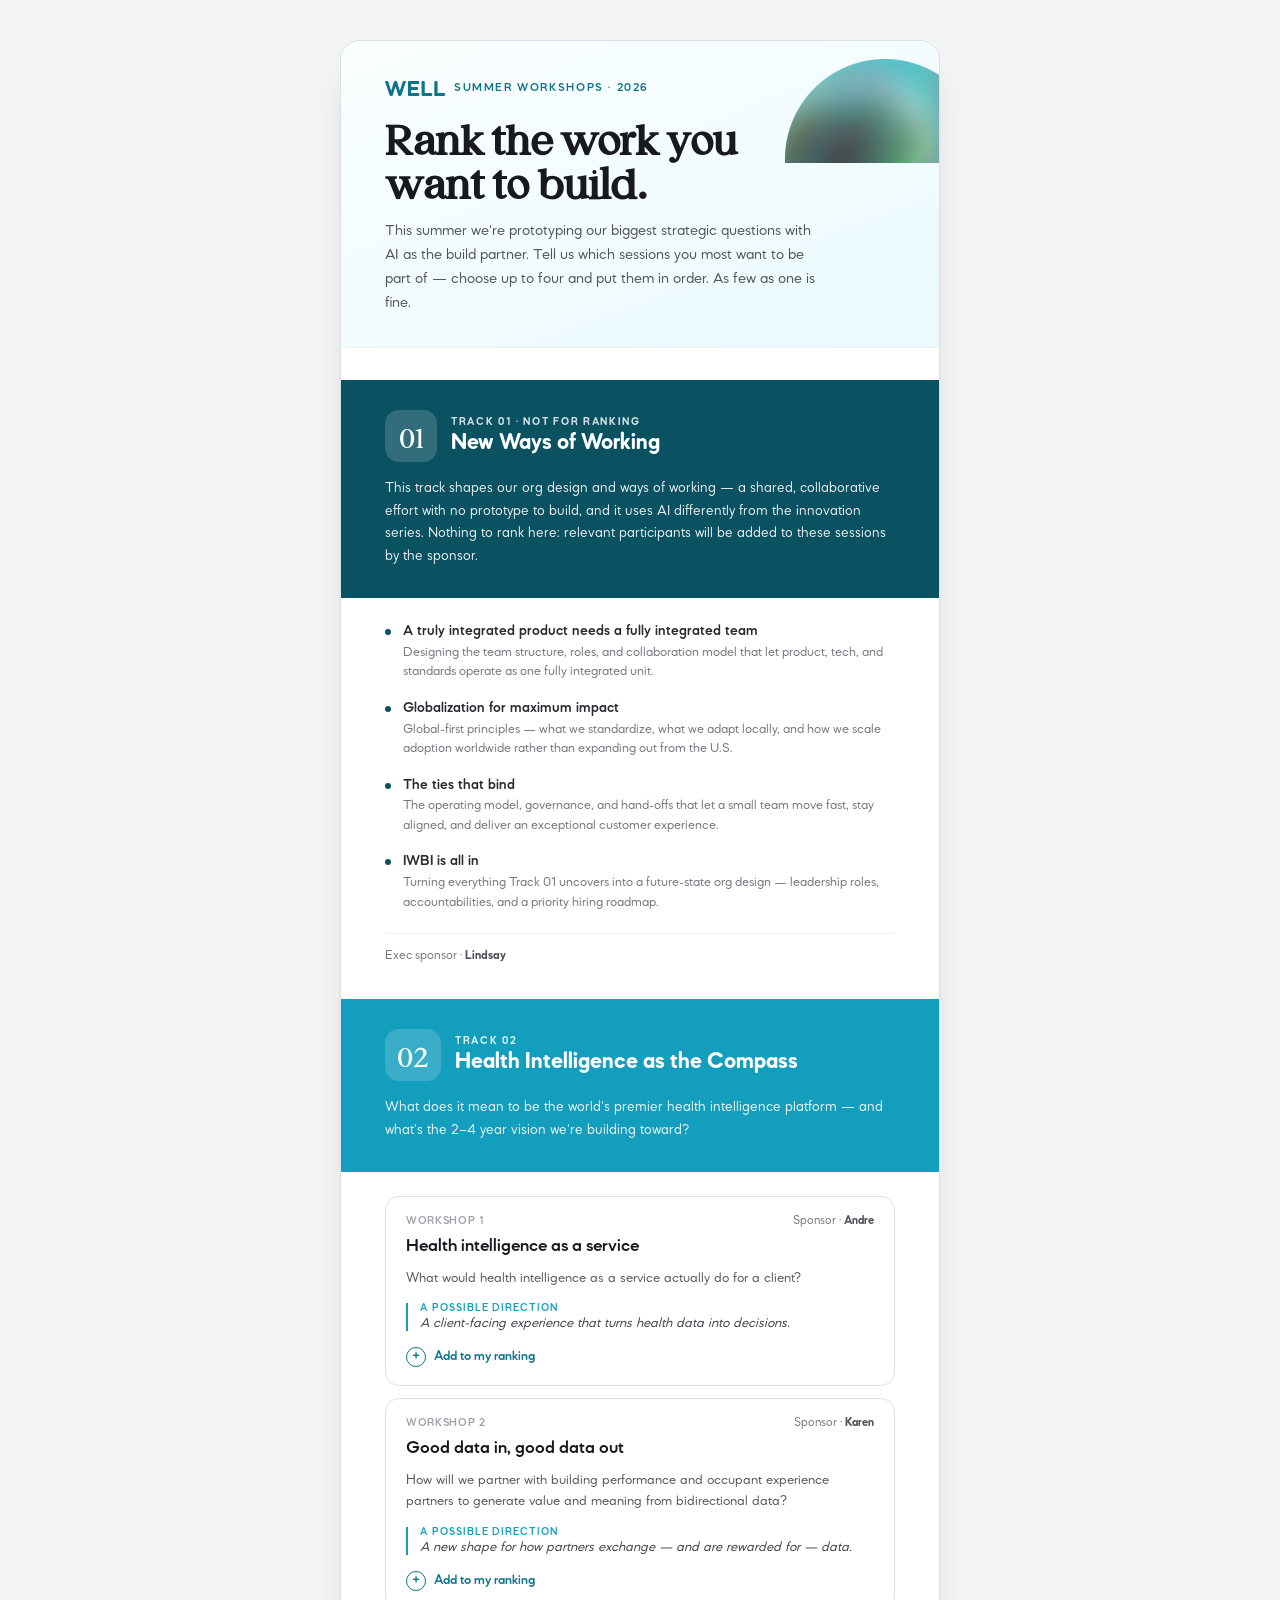
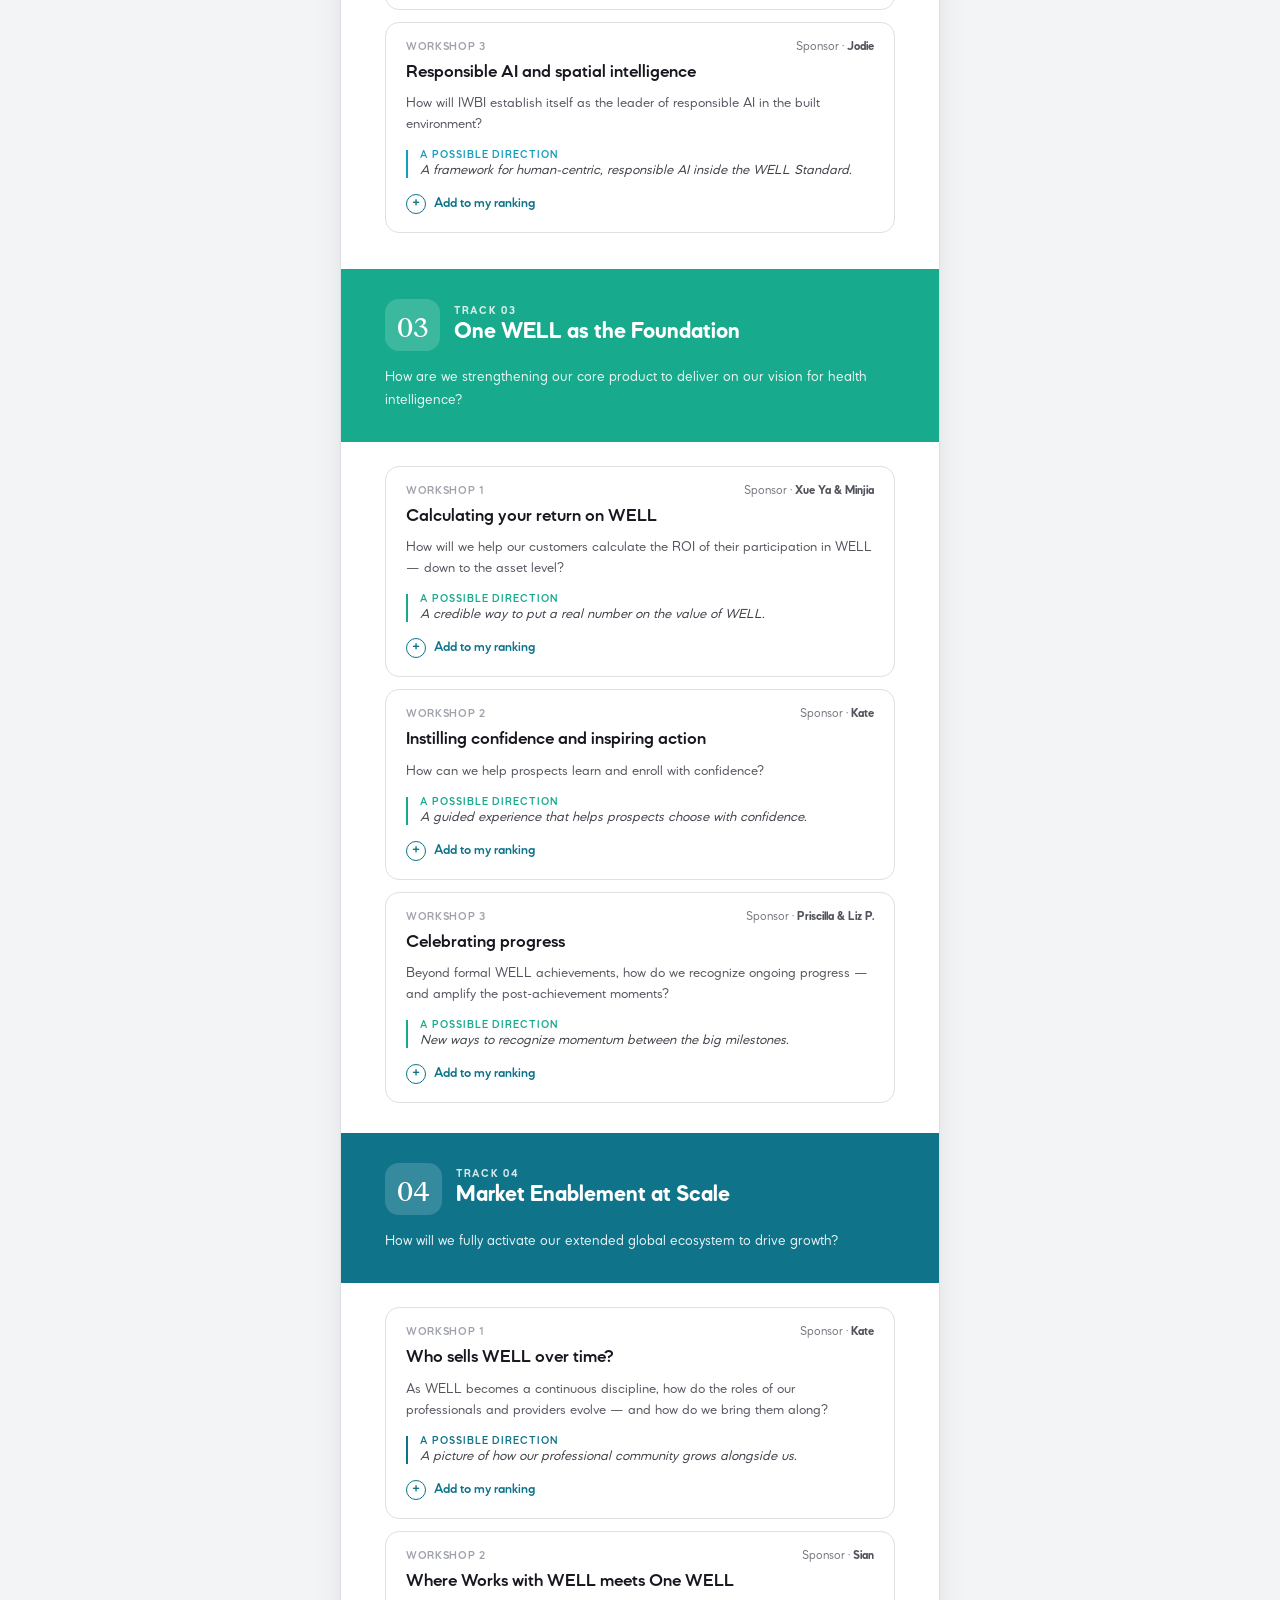
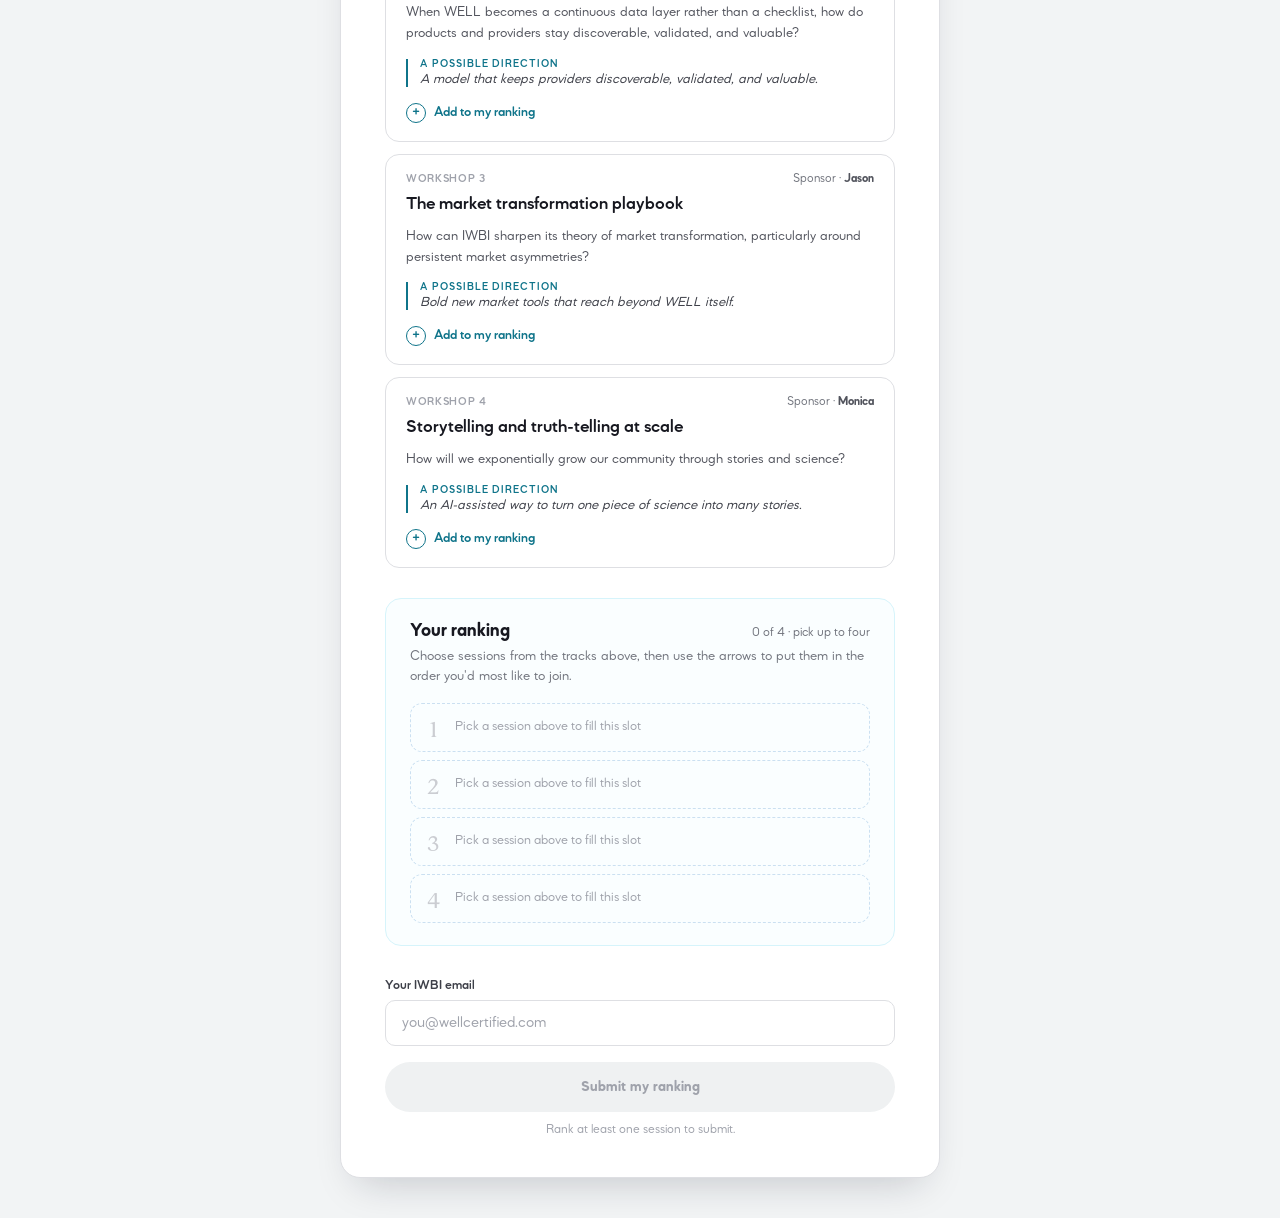
==== docs/index.html @ 2856b479 "Implement Workshop Signup as a standalone static site Recreates project/Workshop Signup.dc.html (the" ====
<!DOCTYPE html>
<html lang="en">
<head>
<meta charset="utf-8">
<meta name="viewport" content="width=device-width, initial-scale=1">
<title>IWBI Summer Workshops — Rank Your Picks</title>
<meta name="description" content="Rank the summer workshop sessions you'd most like to build.">
<link rel="stylesheet" href="styles.css">
</head>
<body>

<div class="page">
  <div class="card">

    <!-- FORM VIEW -->
    <div id="form-view">

      <!-- HERO -->
      <div class="hero">
        <img class="hero-sphere" src="assets/half-sphere.png" alt="">
        <div class="hero-inner">
          <div class="hero-badge">
            <svg width="60" height="15" viewBox="0 0 64 16" fill="none" aria-hidden="true"><path d="M53.5868 0H55.0485C55.6026 0 56.0325 0.404706 56.0325 0.969412V12.8941H63.016C63.5701 12.8941 64 13.2988 64 13.8447V15.0306C64 15.5765 63.5701 16 63.016 16H53.5868C53.0327 16 52.6028 15.5765 52.6028 15.0306V0.969412C52.6028 0.404706 53.0423 0 53.5868 0Z" fill="currentColor"></path><path d="M39.9826 0H41.4442C41.9983 0 42.4282 0.404706 42.4282 0.969412V12.8941H49.4118C49.9659 12.8941 50.3958 13.2988 50.3958 13.8447V15.0306C50.3958 15.5765 49.9659 16 49.4118 16H39.9826C39.4285 16 38.9986 15.5765 38.9986 15.0306V0.969412C38.9986 0.404706 39.4285 0 39.9826 0Z" fill="currentColor"></path><path d="M25.4615 0H35.5212C36.0944 0 36.5052 0.404706 36.5052 0.969412V2.15529C36.5052 2.70118 36.0944 3.12471 35.5212 3.12471H27.9072V6.37176H34.222C34.7761 6.37176 35.206 6.77647 35.206 7.32235V8.50824C35.206 9.07294 34.7761 9.47765 34.222 9.47765H27.9072V12.8941H35.6359C36.2091 12.8941 36.6199 13.2988 36.6199 13.8447V15.0306C36.6199 15.5765 36.2091 16 35.6359 16H25.4615C24.9074 16 24.4775 15.5765 24.4775 15.0306V0.969412C24.4775 0.404706 24.9074 0 25.4615 0Z" fill="currentColor"></path><path d="M2.26579 0C2.81989 0 3.37399 0.376471 3.53639 0.922353L6.56483 10.4941L9.51684 0.856471C9.66014 0.357647 10.1665 0 10.6728 0H11.6855C12.2109 0 12.7172 0.357647 12.8605 0.856471L15.8412 10.5035L18.8314 0.922353C18.9747 0.376471 19.5288 0 20.102 0H21.6401C22.1942 0 22.4808 0.404706 22.2898 0.922353L17.4653 15.1435C17.2933 15.6141 16.7965 16 16.2616 16H15.2489C14.7426 16 14.2362 15.6424 14.0929 15.1435L11.1887 5.92L8.25578 15.1435C8.11248 15.6424 7.60615 16 7.08071 16H6.08716C5.58083 16 5.0745 15.6235 4.91209 15.1435L0.0589489 0.922353C-0.13212 0.404706 0.154483 0 0.727688 0H2.26579Z" fill="currentColor"></path></svg>
            <span>SUMMER WORKSHOPS · 2026</span>
          </div>
          <h1>Rank the work you want to build.</h1>
          <p>This summer we're prototyping our biggest strategic questions with AI as the build partner. Tell us which sessions you most want to be part of — choose up to four and put them in order. As few as one is fine.</p>
        </div>
      </div>

      <div class="body">

        <!-- TRACK 01 -->
        <section class="track">
          <div class="track-band" style="background:#0a5161">
            <div class="track-band-head">
              <span class="track-chip">01</span>
              <div>
                <div class="track-label">TRACK 01 · NOT FOR RANKING</div>
                <div class="track-name">New Ways of Working</div>
              </div>
            </div>
            <p class="track-copy">This track shapes our org design and ways of working — a shared, collaborative effort with no prototype to build, and it uses AI differently from the innovation series. Nothing to rank here: relevant participants will be added to these sessions by the sponsor.</p>
          </div>
          <div id="track1-list" class="track1-list"></div>
        </section>

        <!-- TRACKS 02–04 -->
        <div id="tracks"></div>

        <!-- RANKING PANEL -->
        <div class="rank-panel">
          <div class="rank-panel-head">
            <h3>Your ranking</h3>
            <div class="rank-count"><span id="rank-count">0</span> of 4 · pick up to four</div>
          </div>
          <p class="rank-panel-desc">Choose sessions from the tracks above, then use the arrows to put them in the order you'd most like to join.</p>
          <div id="rank-slots" class="rank-slots"></div>
        </div>

        <!-- EMAIL + SUBMIT -->
        <div class="form-footer">
          <label for="email-input">Your IWBI email</label>
          <input id="email-input" type="email" placeholder="you@wellcertified.com" class="email-input" autocomplete="email">
          <button id="submit-btn" class="submit-btn" disabled>Submit my ranking</button>
          <p id="submit-hint" class="submit-hint">Rank at least one session to submit.</p>
        </div>

      </div>
    </div>

    <!-- CONFIRMATION VIEW -->
    <div id="confirm-view" class="confirm hidden">
      <div class="confirm-check">
        <svg width="26" height="26" viewBox="0 0 24 24" fill="none" stroke="#17aa8d" stroke-width="2.4" stroke-linecap="round" stroke-linejoin="round"><path d="M20 6 9 17l-5-5"/></svg>
      </div>
      <h2>You're in.</h2>
      <p>Thanks — your ranking is recorded for <b id="confirm-email"></b>. We'll use everyone's picks to shape who builds what this summer.</p>
      <div class="confirm-box">
        <div class="confirm-box-label">Your ranking</div>
        <div id="confirm-rows"></div>
      </div>
      <div class="confirm-actions">
        <button id="copy-btn" class="btn-secondary">Copy summary</button>
        <button id="edit-btn" class="btn-primary">Edit my picks</button>
      </div>
    </div>

  </div>
</div>

<script src="app.js"></script>
</body>
</html>
---- docs/styles.css ----
/* IWBI Summer Workshop Signup — pixel match of Claude Design export (project/Workshop Signup.dc.html) */

@font-face { font-family:"Mazzard Soft M"; src:url("fonts/mazzardsoftm-light.otf") format("opentype"); font-weight:300; font-display:swap; }
@font-face { font-family:"Mazzard Soft M"; src:url("fonts/mazzardsoftm-regular.otf") format("opentype"); font-weight:400; font-display:swap; }
@font-face { font-family:"Mazzard Soft M"; src:url("fonts/mazzardsoftm-medium.otf") format("opentype"); font-weight:500; font-display:swap; }
@font-face { font-family:"Mazzard Soft M"; src:url("fonts/mazzardsoftm-semibold.otf") format("opentype"); font-weight:600; font-display:swap; }
@font-face { font-family:"Mazzard Soft M"; src:url("fonts/mazzardsoftm-bold.otf") format("opentype"); font-weight:700; font-display:swap; }
@font-face { font-family:"FtMade"; src:url("fonts/FTMade-Regular.woff2") format("woff2"), url("fonts/FTMade-Regular.woff") format("woff"); font-weight:400; font-display:swap; }

* { box-sizing:border-box; }
html, body { margin:0; }
body {
  font-family:"Mazzard Soft M", ui-sans-serif, system-ui, sans-serif;
  -webkit-font-smoothing:antialiased;
  font-feature-settings:"ss01" on,"ss03" on;
  background:#f2f4f5;
}

@keyframes fadeUp { from { opacity:0; transform:translateY(8px); } to { opacity:1; transform:none; } }

input::placeholder { color:#9fa2ab; }
input:focus { outline:none; border-color:#39c9ea !important; box-shadow:0 0 0 3px rgba(57,201,234,.25); }

/* ── Page shell ───────────────────────────────────────────── */
.page {
  min-height:100vh;
  padding:40px 20px;
  display:flex;
  justify-content:center;
  align-items:flex-start;
}
.card {
  --pad: 44px;
  width:600px;
  max-width:100%;
  background:#fff;
  border:1px solid #dedfe3;
  border-radius:20px;
  box-shadow:0 20px 40px -18px rgba(16,24,40,.22);
  overflow:hidden;
}

/* ── Hero ─────────────────────────────────────────────────── */
.hero {
  position:relative;
  padding:40px var(--pad) 32px;
  background:linear-gradient(160deg,#fafeff 0%,#eafafd 100%);
  border-bottom:1px solid #eff1f2;
  overflow:hidden;
}
.hero-sphere { position:absolute; right:-46px; top:-30px; width:200px; height:200px; object-fit:contain; opacity:.9; pointer-events:none; }
.hero-inner { position:relative; }
.hero-badge { display:flex; align-items:center; gap:9px; color:#0f748a; margin-bottom:20px; }
.hero-badge span { font-weight:600; font-size:11.5px; letter-spacing:.14em; }
.hero h1 { margin:0; max-width:400px; font-family:'FtMade',serif; font-size:42px; line-height:1.04; letter-spacing:-.01em; color:#171820; }
.hero p { margin:16px 0 0; max-width:430px; font-size:15px; line-height:1.6; color:#52545d; }

/* ── Body ─────────────────────────────────────────────────── */
.body { padding:32px var(--pad) 40px; }

/* ── Track color band (shared by Track 01 and Tracks 02-04) ─ */
.track { margin-bottom:30px; }
.track:first-of-type { margin-bottom:36px; }
.track-band {
  margin:0 calc(var(--pad) * -1);
  padding:30px var(--pad);
  color:#fff;
}
.track-band.with-gap { margin-bottom:24px; }
.track-band-head { display:flex; align-items:center; gap:14px; }
.track-chip {
  display:inline-flex; align-items:center; justify-content:center;
  min-width:52px; height:52px; padding:0 12px; border-radius:14px;
  background:rgba(255,255,255,.16); color:#fff;
  font-family:'FtMade',serif; font-size:28px; line-height:1;
}
.track-label { font-weight:700; font-size:10.5px; letter-spacing:.16em; color:rgba(255,255,255,.82); margin-bottom:3px; }
.track-name { font-weight:700; font-size:23px; line-height:1.1; color:#fff; }
.track-copy { margin:16px 0 0; font-size:14px; line-height:1.6; color:rgba(255,255,255,.92); max-width:520px; }

/* ── Track 01 (no sign-up) ───────────────────────────────── */
.track1-list { padding-top:24px; display:flex; flex-direction:column; gap:16px; }
.track1-item { display:flex; gap:12px; }
.track1-dot { width:6px; height:6px; border-radius:9999px; background:#0a5161; flex:none; margin-top:7px; }
.track1-title { font-weight:600; font-size:14.5px; color:#282a31; line-height:1.3; }
.track1-desc { font-size:13px; color:#71747d; line-height:1.5; margin-top:3px; }
.track1-sponsor { margin-top:4px; padding-top:16px; border-top:1px solid #eff1f2; font-size:12.5px; color:#71747d; }
.track1-sponsor b { color:#52545d; }

/* ── Workshop cards ───────────────────────────────────────── */
.cards { display:flex; flex-direction:column; gap:12px; }
.card-ws {
  position:relative;
  cursor:pointer;
  background:#fff;
  border:1px solid #dedfe3;
  border-radius:14px;
  padding:18px 20px;
  transition:box-shadow .2s, transform .2s;
}
.card-ws:hover, .card-ws:focus-visible {
  box-shadow:0 10px 22px -14px rgba(16,24,40,.28);
  transform:translateY(-1px);
}
.card-ws:focus-visible { outline:2px solid #39c9ea; outline-offset:2px; }
.card-ws .ring { position:absolute; inset:0; border:2px solid var(--accent); border-radius:14px; pointer-events:none; }
.pick-badge {
  position:absolute; top:-11px; left:18px;
  display:flex; align-items:center; gap:6px; height:24px; padding:0 12px;
  border-radius:9999px; background:var(--accent); color:#fff;
  font-weight:700; font-size:12px; letter-spacing:.02em;
}
.card-ws-top { display:flex; align-items:center; justify-content:space-between; margin-bottom:8px; }
.card-code { font-weight:600; font-size:11px; letter-spacing:.06em; color:#9fa2ab; white-space:nowrap; }
.card-sponsor { font-size:12px; color:#71747d; }
.card-sponsor b { color:#52545d; }
.card-title { margin:0 0 10px; font-size:18px; font-weight:600; line-height:1.25; color:#171820; }
.card-prompt { margin:0 0 14px; font-size:13.5px; line-height:1.55; color:#52545d; }
.card-teaser { border-left:2px solid var(--accent); padding-left:12px; margin-bottom:16px; }
.card-teaser-label { font-weight:600; font-size:10.5px; letter-spacing:.09em; text-transform:uppercase; color:var(--accent); margin-bottom:3px; }
.card-teaser-text { font-size:13.5px; font-style:italic; color:#3e4049; }
.card-action { display:flex; align-items:center; gap:8px; font-weight:600; font-size:13.5px; color:var(--action-color); }
.card-action-mark {
  display:inline-flex; align-items:center; justify-content:center;
  width:20px; height:20px; border-radius:9999px; border:1.5px solid var(--action-color);
}

/* ── Ranking panel ────────────────────────────────────────── */
.rank-panel { background:#fafeff; border:1px solid #d6f4fb; border-radius:16px; padding:22px 24px; margin-top:8px; }
.rank-panel-head { display:flex; align-items:baseline; justify-content:space-between; margin-bottom:6px; }
.rank-panel-head h3 { margin:0; font-size:19px; font-weight:700; color:#171820; }
.rank-count { font-size:12.5px; color:#71747d; }
.rank-panel-desc { margin:0 0 16px; font-size:13.5px; line-height:1.5; color:#71747d; }
.rank-slots { display:flex; flex-direction:column; gap:8px; }
.rank-slot-filled { display:flex; align-items:center; gap:12px; background:#fff; border:1px solid #dedfe3; border-radius:12px; padding:10px 12px; }
.rank-slot-num { font-family:'FtMade',serif; font-size:22px; color:var(--accent); min-width:20px; text-align:center; }
.rank-slot-info { flex:1; min-width:0; }
.rank-slot-title { font-weight:600; font-size:14px; color:#282a31; white-space:nowrap; overflow:hidden; text-overflow:ellipsis; }
.rank-slot-track { font-size:11.5px; color:#71747d; }
.rank-slot-actions { display:flex; gap:4px; flex:none; }
.rank-btn { width:28px; height:28px; border-radius:8px; border:1px solid #dedfe3; background:#fff; color:#52545d; cursor:pointer; display:flex; align-items:center; justify-content:center; font-family:inherit; font-size:14px; }
.rank-btn:disabled { opacity:.35; cursor:not-allowed; }
.rank-btn.remove { color:#c92e3f; }
.rank-slot-empty { display:flex; align-items:center; gap:12px; border:1.5px dashed #cbe0f1; border-radius:12px; padding:10px 12px; }
.rank-slot-empty .rank-slot-num { color:#cbcdd2; }
.rank-slot-empty .rank-slot-hint { font-size:13px; color:#9fa2ab; }

/* ── Email + submit ───────────────────────────────────────── */
.form-footer { padding-top:26px; margin-top:8px; }
.form-footer label { display:block; font-weight:600; font-size:13px; color:#3e4049; margin-bottom:7px; }
.email-input { width:100%; height:46px; padding:0 16px; border:1px solid #dedfe3; border-radius:10px; font-family:inherit; font-size:15px; color:#282a31; background:#fff; margin-bottom:16px; }
.submit-btn { width:100%; height:50px; border-radius:9999px; border:none; font-family:inherit; font-weight:700; font-size:15px; cursor:pointer; background:#0f748a; color:#fff; transition:background .15s; }
.submit-btn:disabled { background:#eff1f2; color:#9fa2ab; cursor:not-allowed; }
.submit-hint { margin:12px 0 0; text-align:center; font-size:12.5px; color:#9fa2ab; }

/* ── Confirmation ─────────────────────────────────────────── */
.confirm { padding:56px 44px; text-align:center; animation:fadeUp .4s ease; }
.confirm-check { width:56px; height:56px; margin:0 auto 20px; border-radius:9999px; background:#e0fbf5; display:flex; align-items:center; justify-content:center; }
.confirm h2 { margin:0; font-family:'FtMade',serif; font-size:34px; line-height:1.1; color:#171820; }
.confirm p { margin:12px auto 0; max-width:380px; font-size:15px; line-height:1.6; color:#52545d; }
.confirm p b { color:#282a31; }
.confirm-box { margin:28px 0 0; text-align:left; background:#fafeff; border:1px solid #eff1f2; border-radius:14px; padding:20px 22px; }
.confirm-box-label { font-weight:600; font-size:12px; letter-spacing:.08em; text-transform:uppercase; color:#0f748a; margin-bottom:12px; }
.confirm-row { display:flex; align-items:baseline; gap:12px; padding:8px 0; border-top:1px solid #f4f5f6; }
.confirm-rank { font-family:'FtMade',serif; font-size:20px; color:var(--accent); min-width:22px; }
.confirm-title { font-weight:600; font-size:15px; color:#282a31; }
.confirm-track { font-size:12.5px; color:#71747d; }
.confirm-actions { display:flex; gap:12px; justify-content:center; margin-top:24px; }
.btn-secondary { padding:12px 22px; border-radius:9999px; border:1px solid #dedfe3; background:#fff; color:#282a31; font-family:inherit; font-weight:600; font-size:14px; cursor:pointer; }
.btn-primary { padding:12px 22px; border-radius:9999px; border:none; background:#0f748a; color:#fff; font-family:inherit; font-weight:600; font-size:14px; cursor:pointer; }

.hidden { display:none !important; }

/* ── Mobile ───────────────────────────────────────────────── */
@media (max-width:640px) {
  .page { padding:0; }
  .card { --pad:24px; width:100%; border-radius:0; border:none; box-shadow:none; }
  .hero h1 { font-size:32px; }
  .confirm { padding:48px 24px; }
}
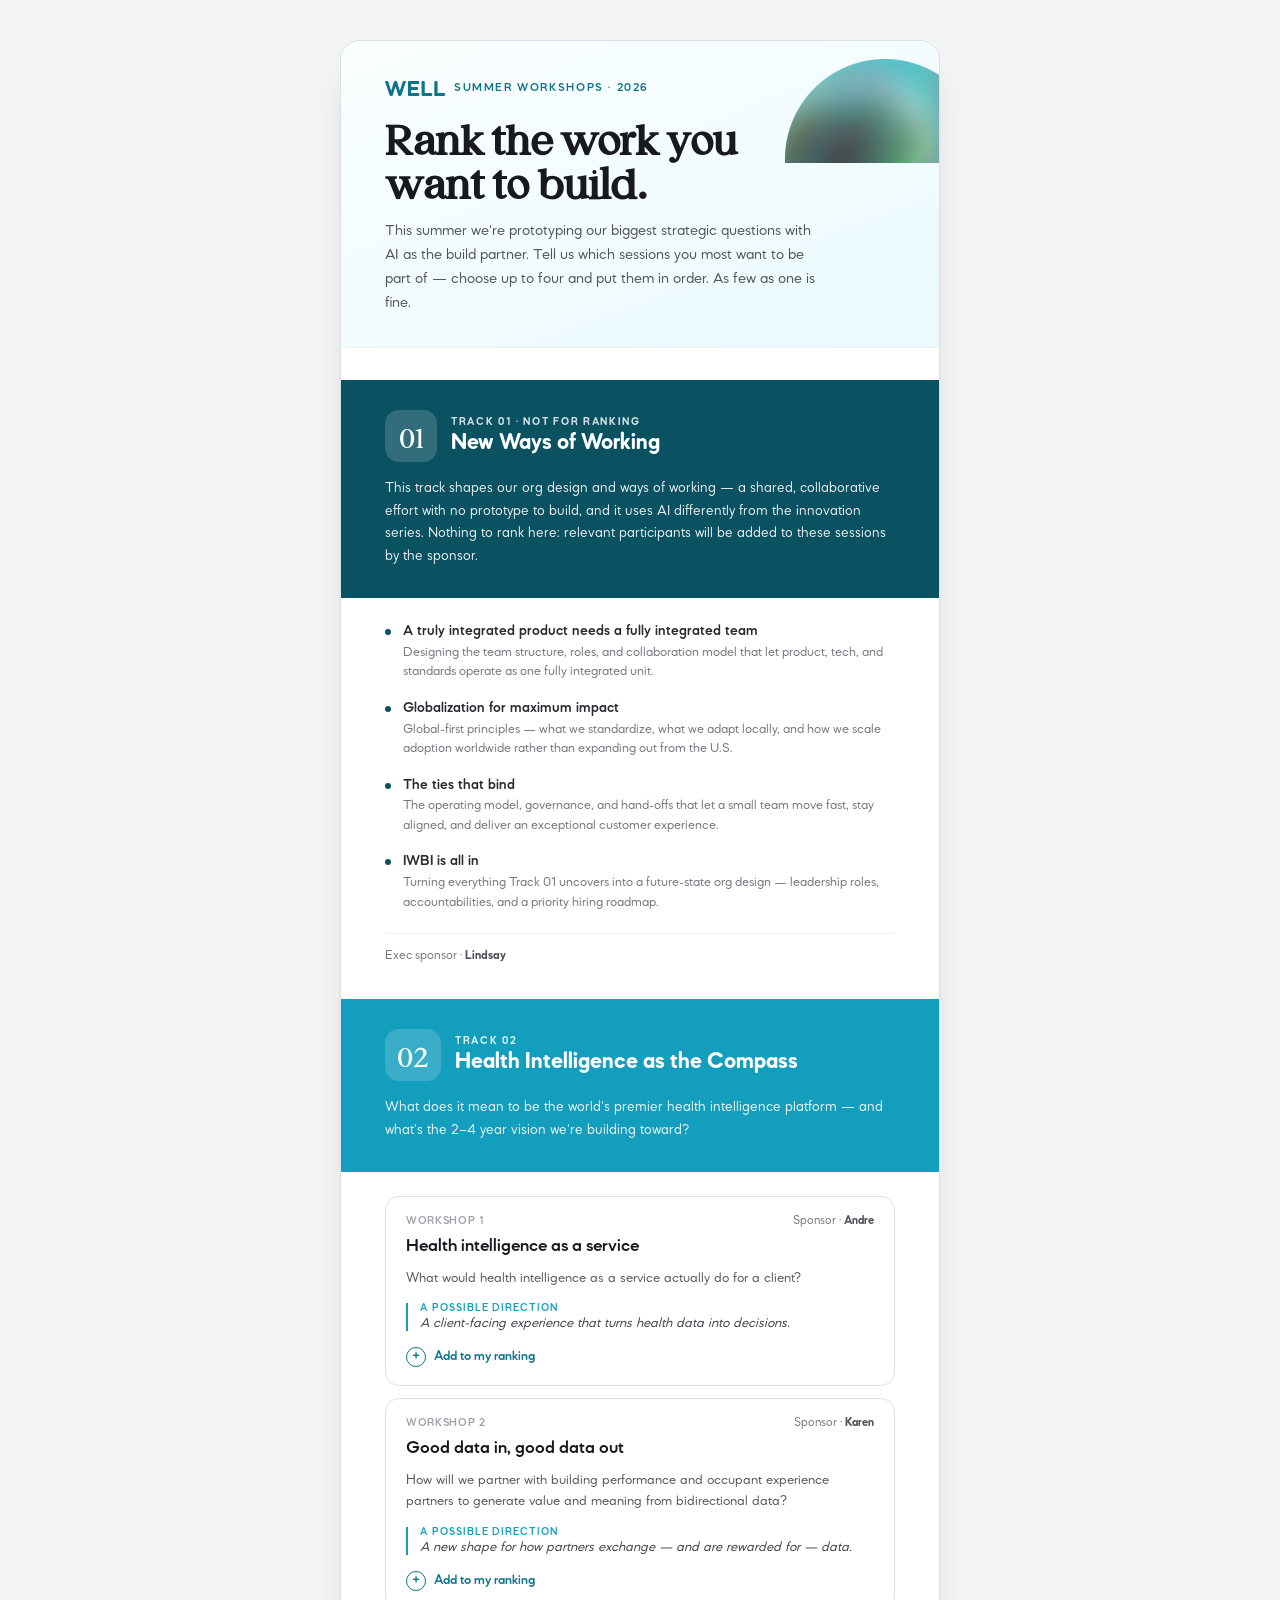
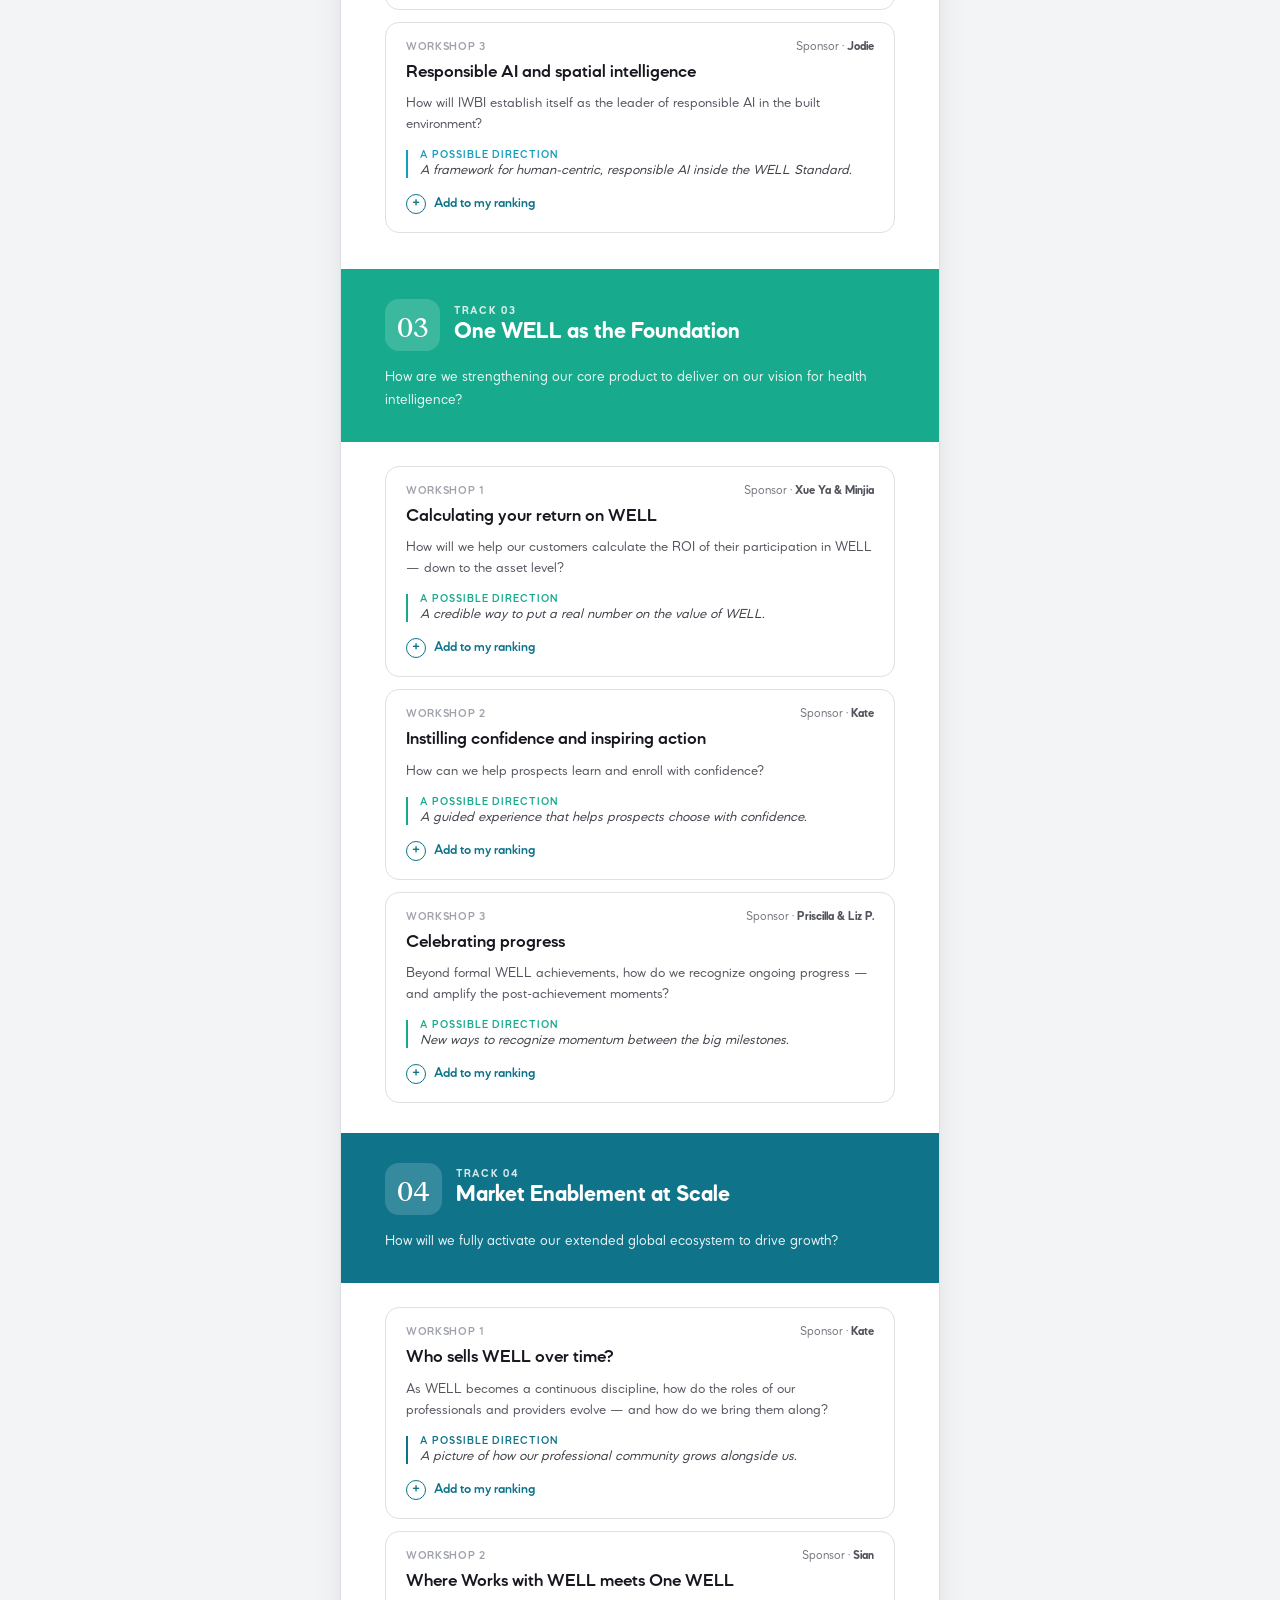
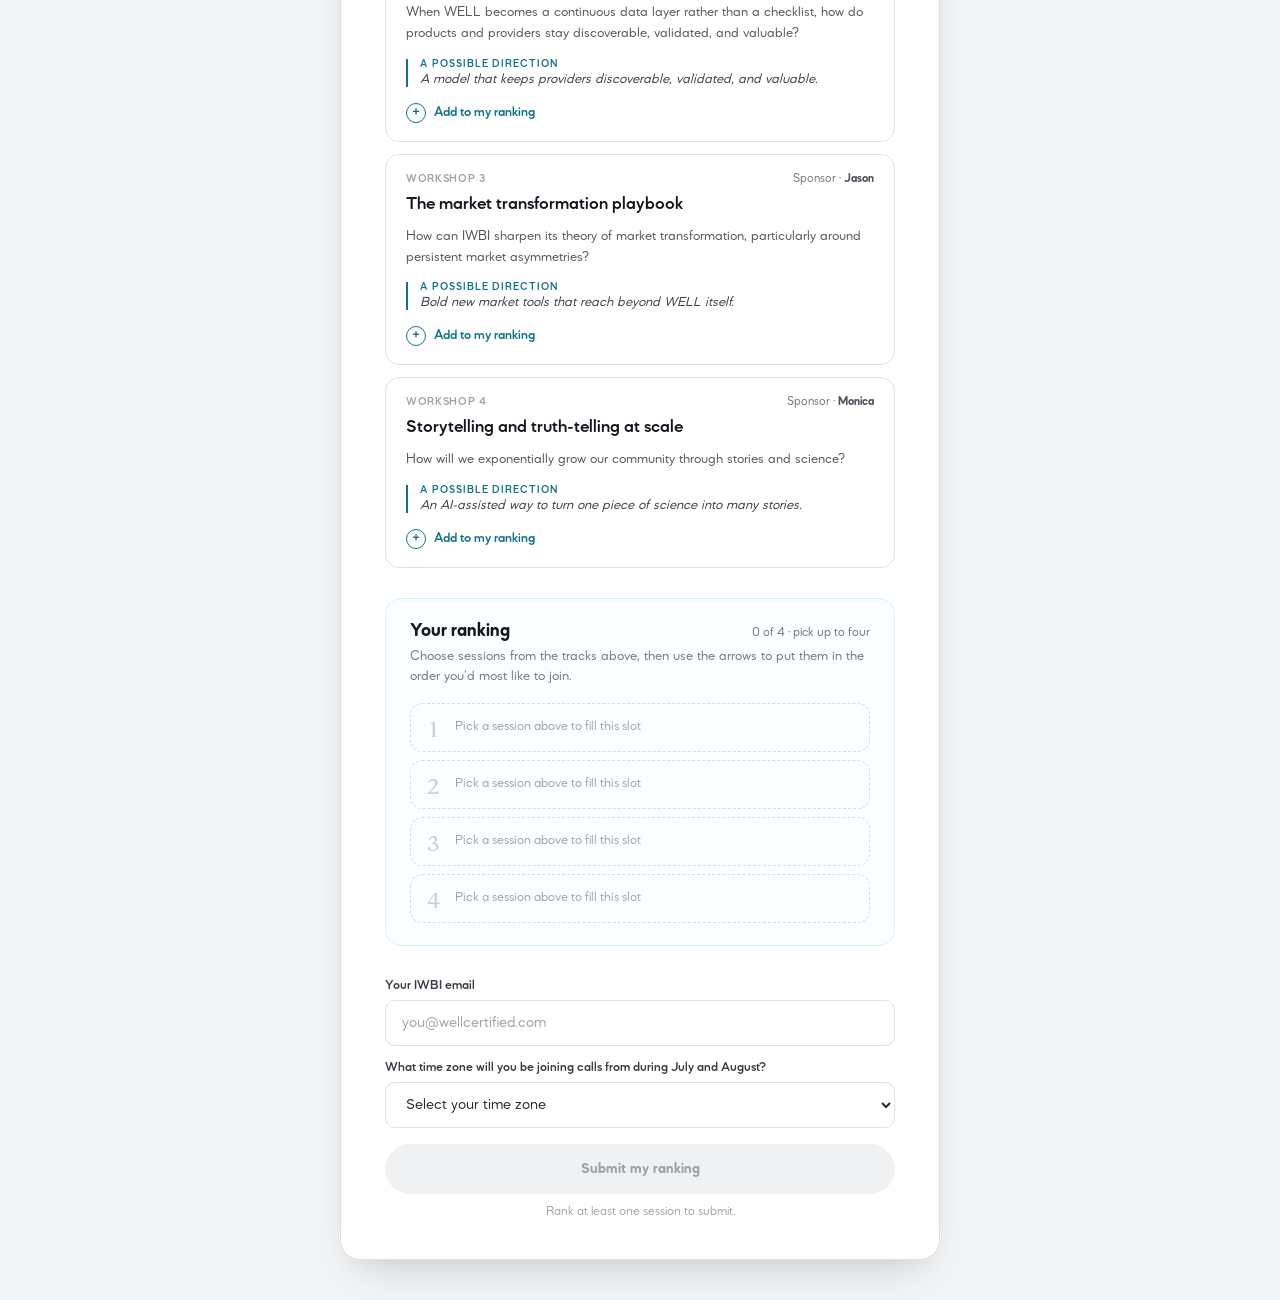
==== commit 173761a0: "Add workshop codes for sheet efficiency and a time zone question Tag each ranked workshop with its t" ====
--- a/docs/index.html
+++ b/docs/index.html
@@ -62,6 +62,20 @@
         <div class="form-footer">
           <label for="email-input">Your IWBI email</label>
           <input id="email-input" type="email" placeholder="you@wellcertified.com" class="email-input" autocomplete="email">
+          <label for="timezone-input">What time zone will you be joining calls from during July and August?</label>
+          <select id="timezone-input" class="email-input tz-select">
+            <option value="" disabled selected>Select your time zone</option>
+            <option>Pacific Time (US)</option>
+            <option>Mountain Time (US)</option>
+            <option>Central Time (US)</option>
+            <option>Eastern Time (US)</option>
+            <option>UK (GMT/BST)</option>
+            <option>Central Europe (CET/CEST)</option>
+            <option>India (IST)</option>
+            <option>China (CST)</option>
+            <option>Australia (AEST/AEDT)</option>
+            <option>Other</option>
+          </select>
           <button id="submit-btn" class="submit-btn" disabled>Submit my ranking</button>
           <p id="submit-hint" class="submit-hint">Rank at least one session to submit.</p>
         </div>
--- a/docs/styles.css
+++ b/docs/styles.css
@@ -149,6 +149,7 @@
 .form-footer { padding-top:26px; margin-top:8px; }
 .form-footer label { display:block; font-weight:600; font-size:13px; color:#3e4049; margin-bottom:7px; }
 .email-input { width:100%; height:46px; padding:0 16px; border:1px solid #dedfe3; border-radius:10px; font-family:inherit; font-size:15px; color:#282a31; background:#fff; margin-bottom:16px; }
+select.email-input { cursor:pointer; }
 .submit-btn { width:100%; height:50px; border-radius:9999px; border:none; font-family:inherit; font-weight:700; font-size:15px; cursor:pointer; background:#0f748a; color:#fff; transition:background .15s; }
 .submit-btn:disabled { background:#eff1f2; color:#9fa2ab; cursor:not-allowed; }
 .submit-hint { margin:12px 0 0; text-align:center; font-size:12.5px; color:#9fa2ab; }
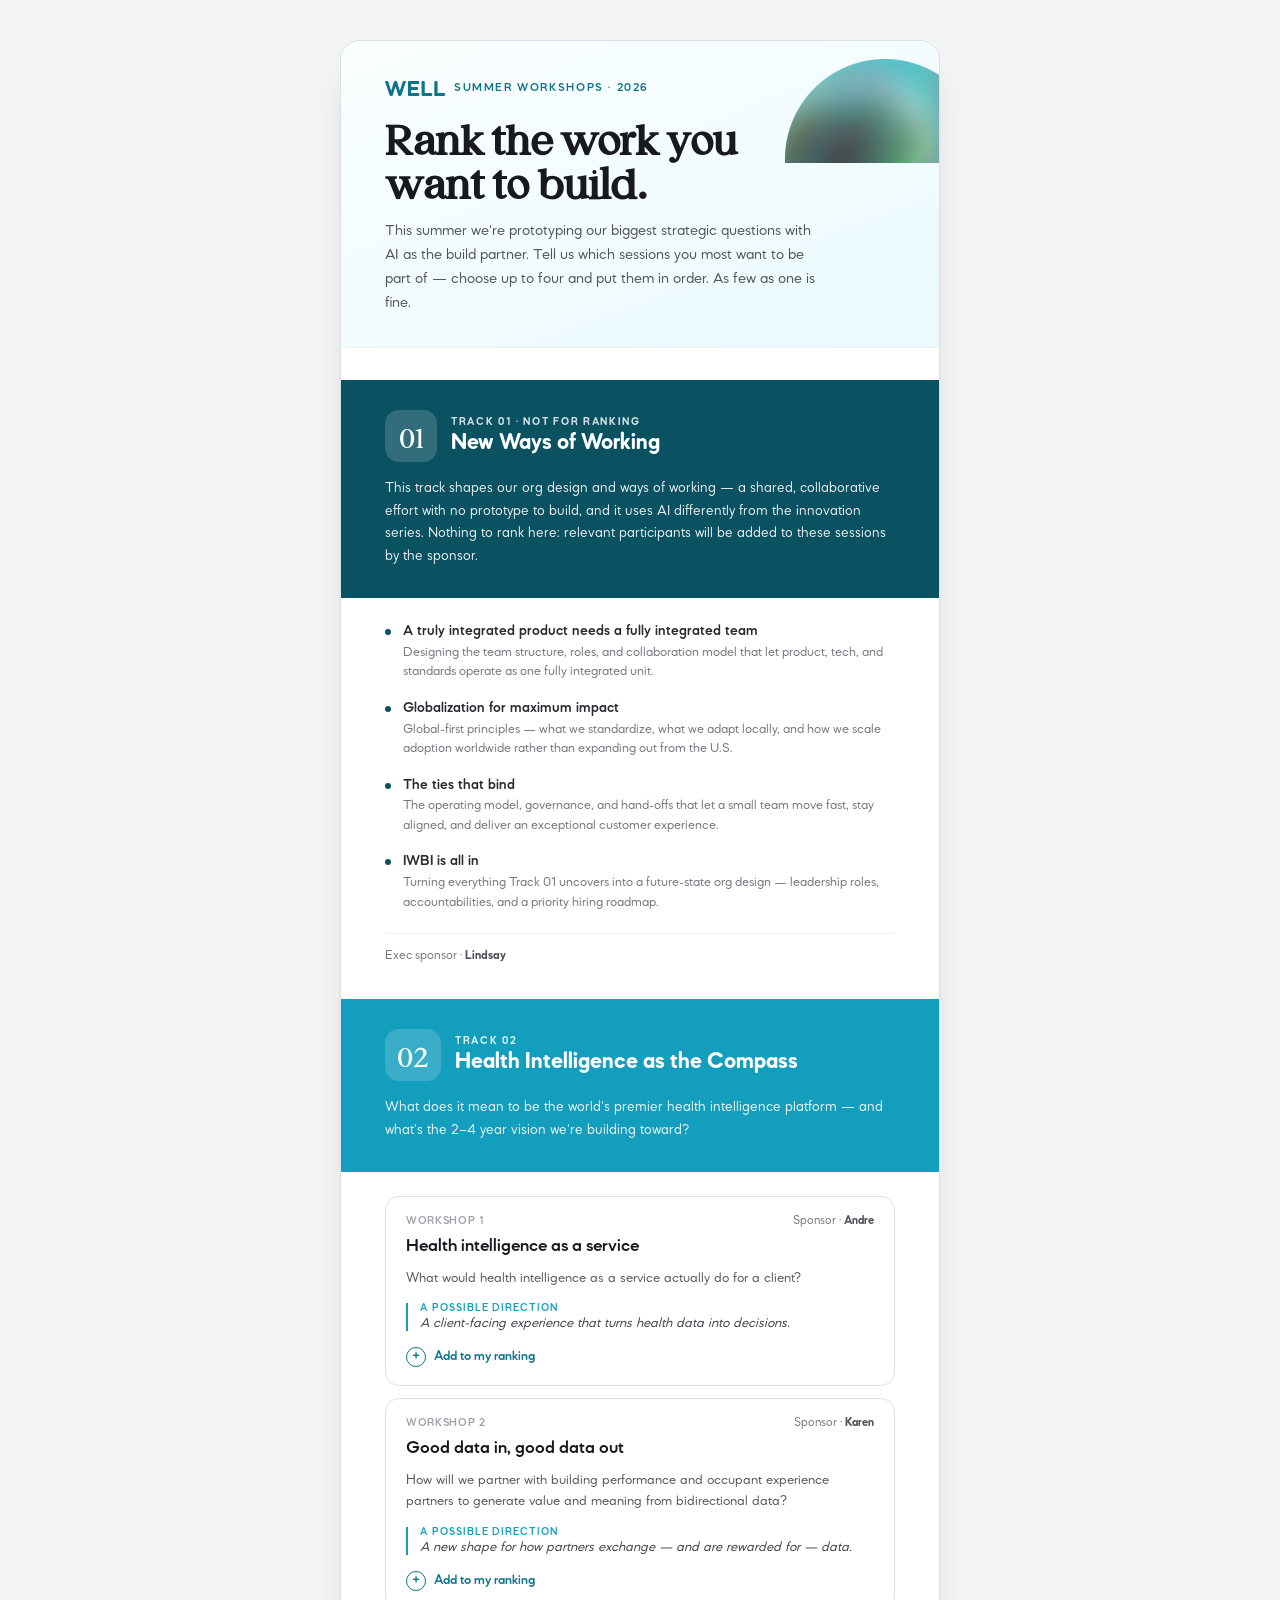
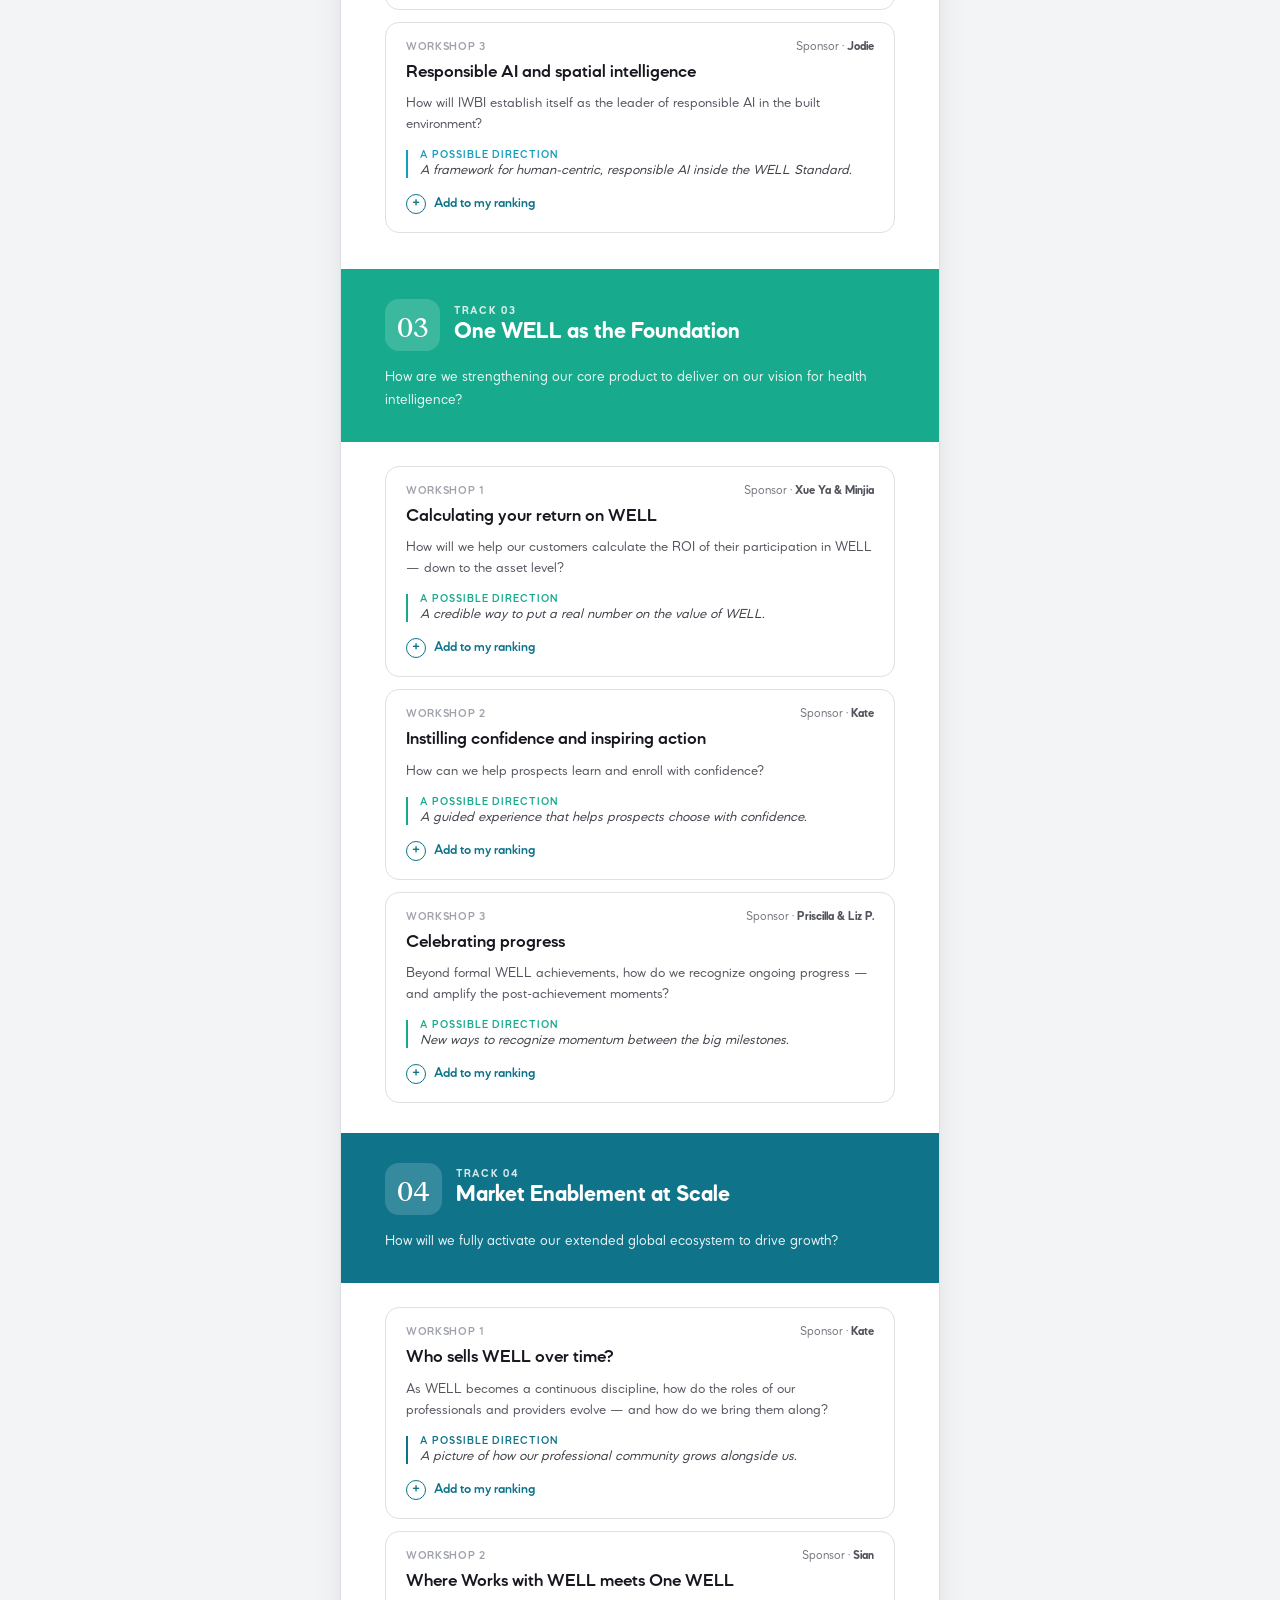
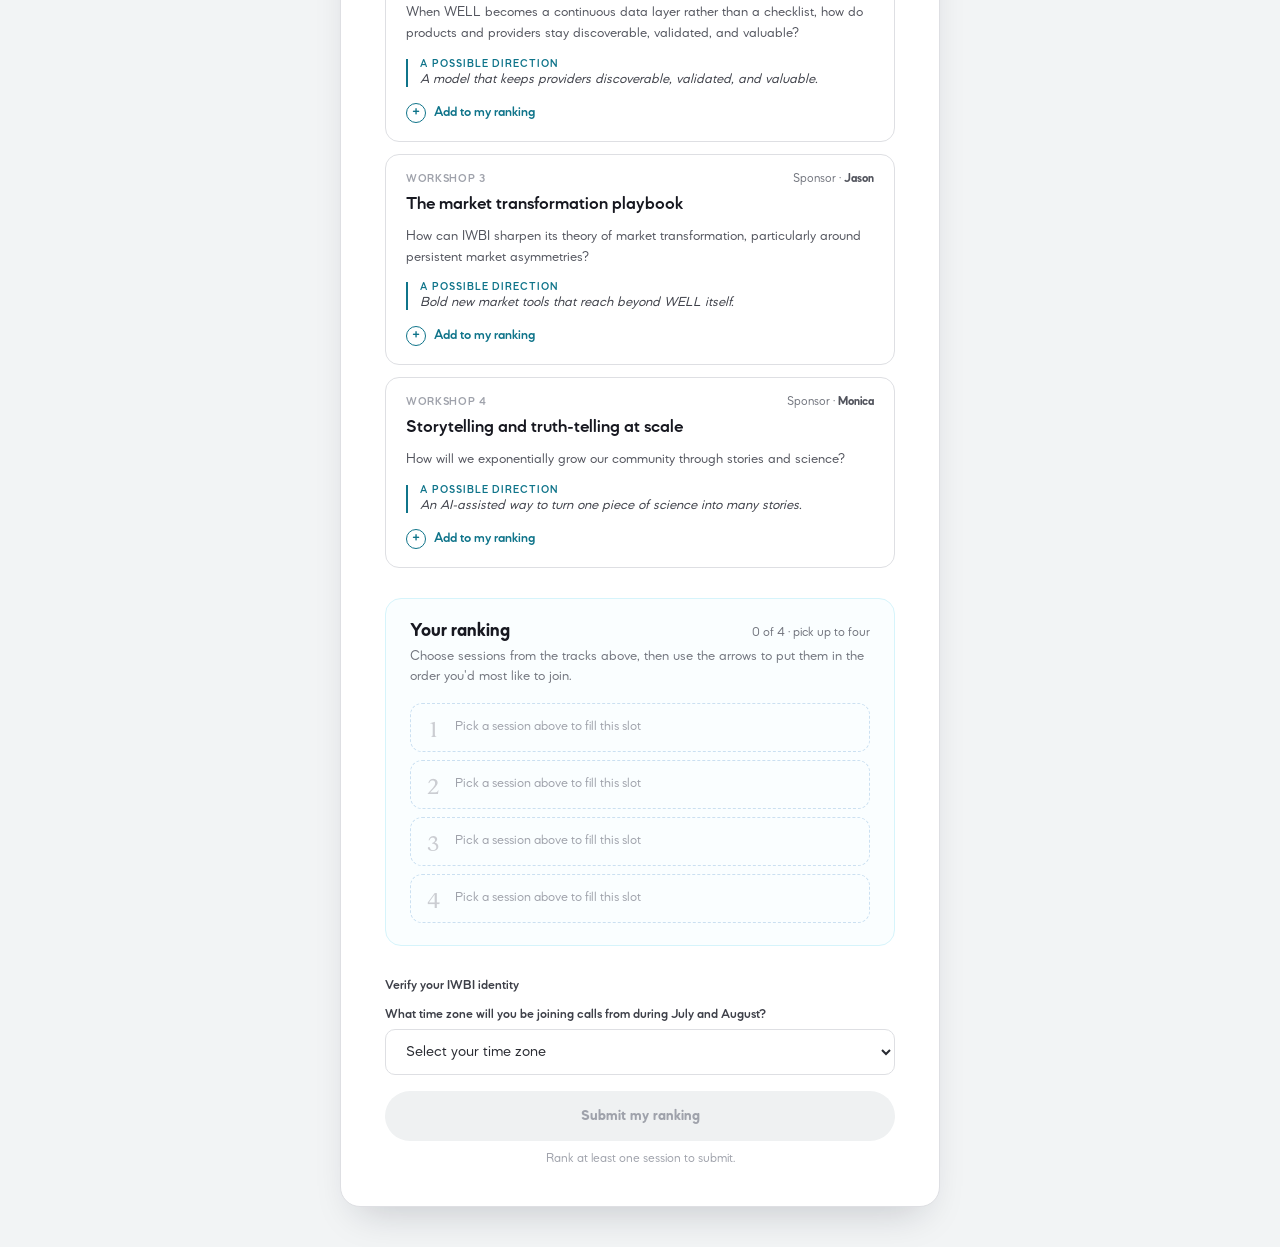
==== commit cbda7de4: "Add Google Sign-In identity verification, closing the impersonation gap Replaces the free-text email" ====
--- a/docs/index.html
+++ b/docs/index.html
@@ -60,8 +60,17 @@
 
         <!-- EMAIL + SUBMIT -->
         <div class="form-footer">
-          <label for="email-input">Your IWBI email</label>
-          <input id="email-input" type="email" placeholder="you@wellcertified.com" class="email-input" autocomplete="email">
+          <label>Verify your IWBI identity</label>
+          <div id="g-signin-btn"></div>
+          <div id="signed-in-as" class="signed-in-as hidden">
+            <img id="signed-in-avatar" class="signed-in-avatar" alt="">
+            <div>
+              <div id="signed-in-name" class="signed-in-name"></div>
+              <div id="signed-in-email" class="signed-in-email"></div>
+            </div>
+            <button id="signout-btn" type="button" class="signout-link">Not you?</button>
+          </div>
+          <p id="signin-error" class="signin-error hidden"></p>
           <label for="timezone-input">What time zone will you be joining calls from during July and August?</label>
           <select id="timezone-input" class="email-input tz-select">
             <option value="" disabled selected>Select your time zone</option>
@@ -103,6 +112,7 @@
   </div>
 </div>
 
+<script src="https://accounts.google.com/gsi/client" async></script>
 <script src="app.js"></script>
 </body>
 </html>
--- a/docs/styles.css
+++ b/docs/styles.css
@@ -150,6 +150,13 @@
 .form-footer label { display:block; font-weight:600; font-size:13px; color:#3e4049; margin-bottom:7px; }
 .email-input { width:100%; height:46px; padding:0 16px; border:1px solid #dedfe3; border-radius:10px; font-family:inherit; font-size:15px; color:#282a31; background:#fff; margin-bottom:16px; }
 select.email-input { cursor:pointer; }
+#g-signin-btn { margin-bottom:16px; }
+.signed-in-as { display:flex; align-items:center; gap:10px; padding:10px 12px; border:1px solid #dedfe3; border-radius:10px; margin-bottom:16px; }
+.signed-in-avatar { width:32px; height:32px; border-radius:9999px; }
+.signed-in-name { font-weight:600; font-size:13.5px; color:#282a31; }
+.signed-in-email { font-size:12px; color:#71747d; }
+.signout-link { margin-left:auto; background:none; border:none; color:#0f748a; font-family:inherit; font-size:12.5px; font-weight:600; cursor:pointer; }
+.signin-error { margin:0 0 16px; font-size:12.5px; color:#c92e3f; }
 .submit-btn { width:100%; height:50px; border-radius:9999px; border:none; font-family:inherit; font-weight:700; font-size:15px; cursor:pointer; background:#0f748a; color:#fff; transition:background .15s; }
 .submit-btn:disabled { background:#eff1f2; color:#9fa2ab; cursor:not-allowed; }
 .submit-hint { margin:12px 0 0; text-align:center; font-size:12.5px; color:#9fa2ab; }
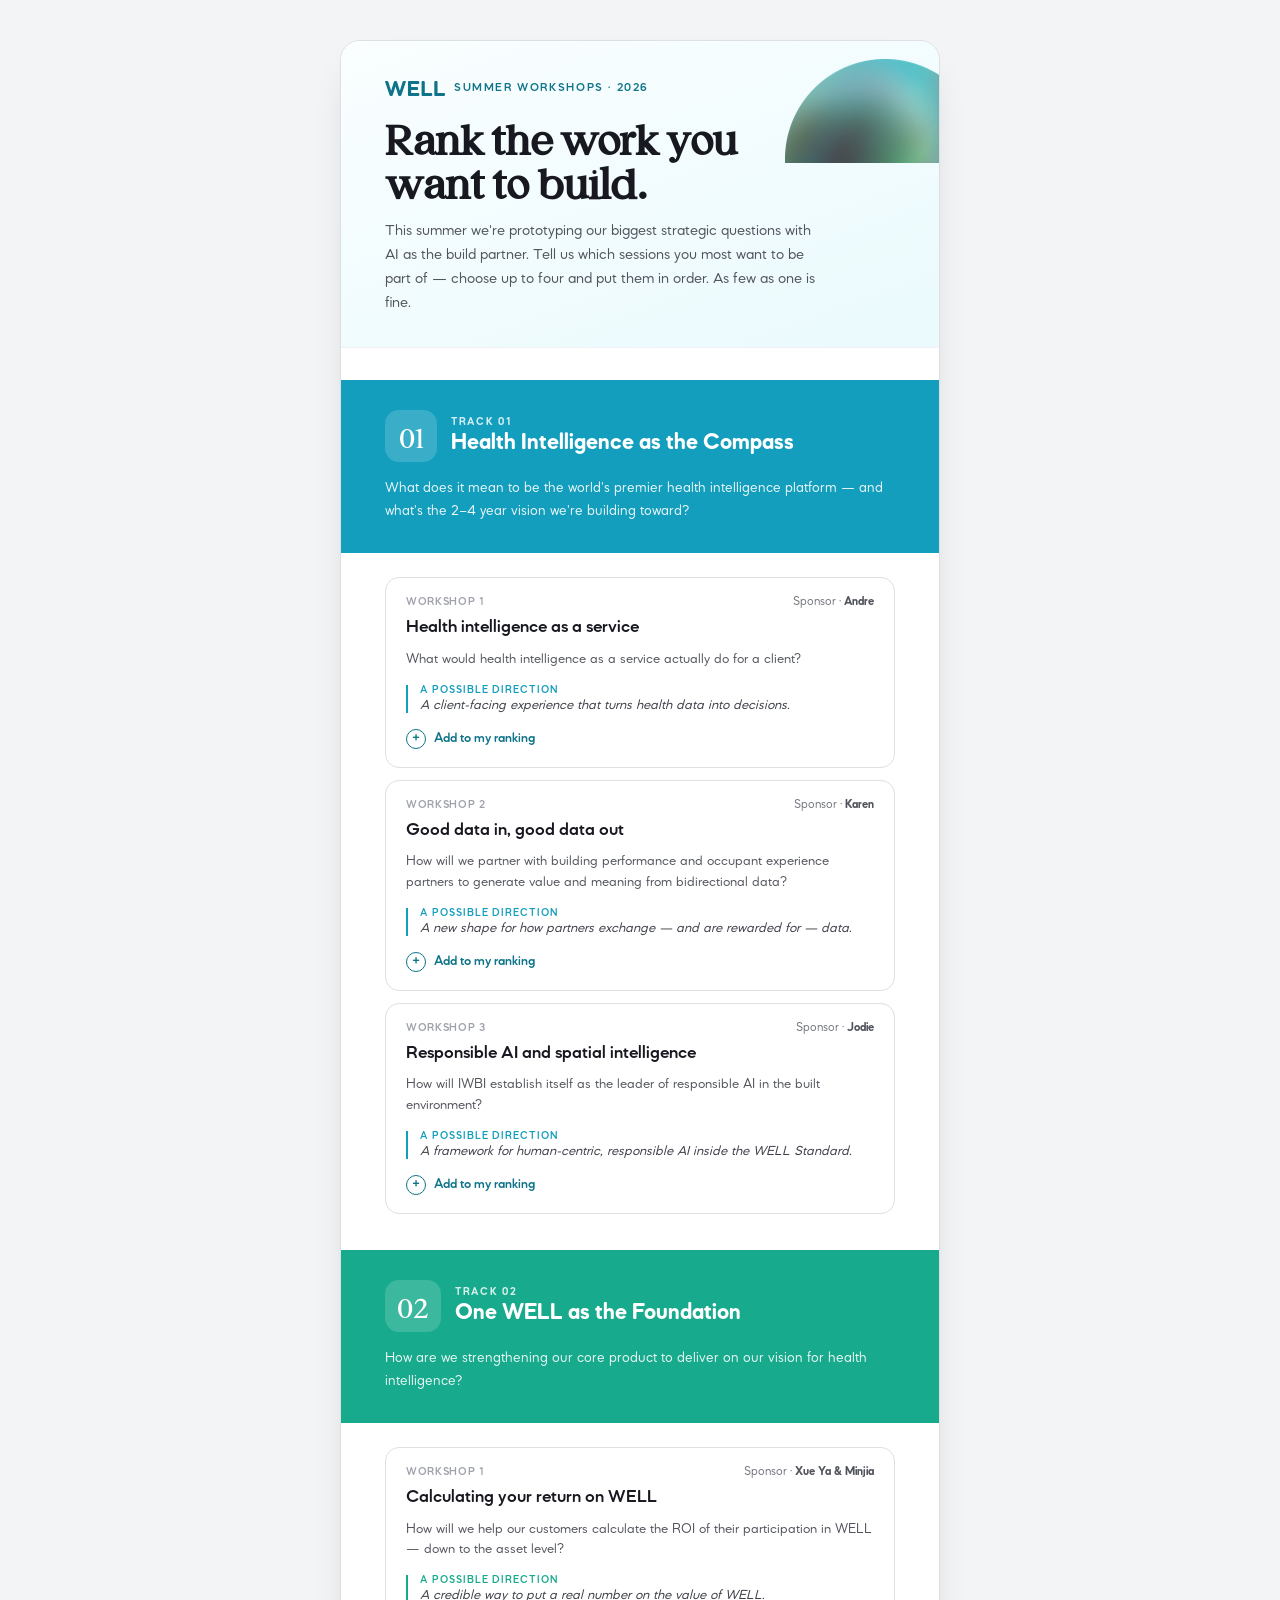
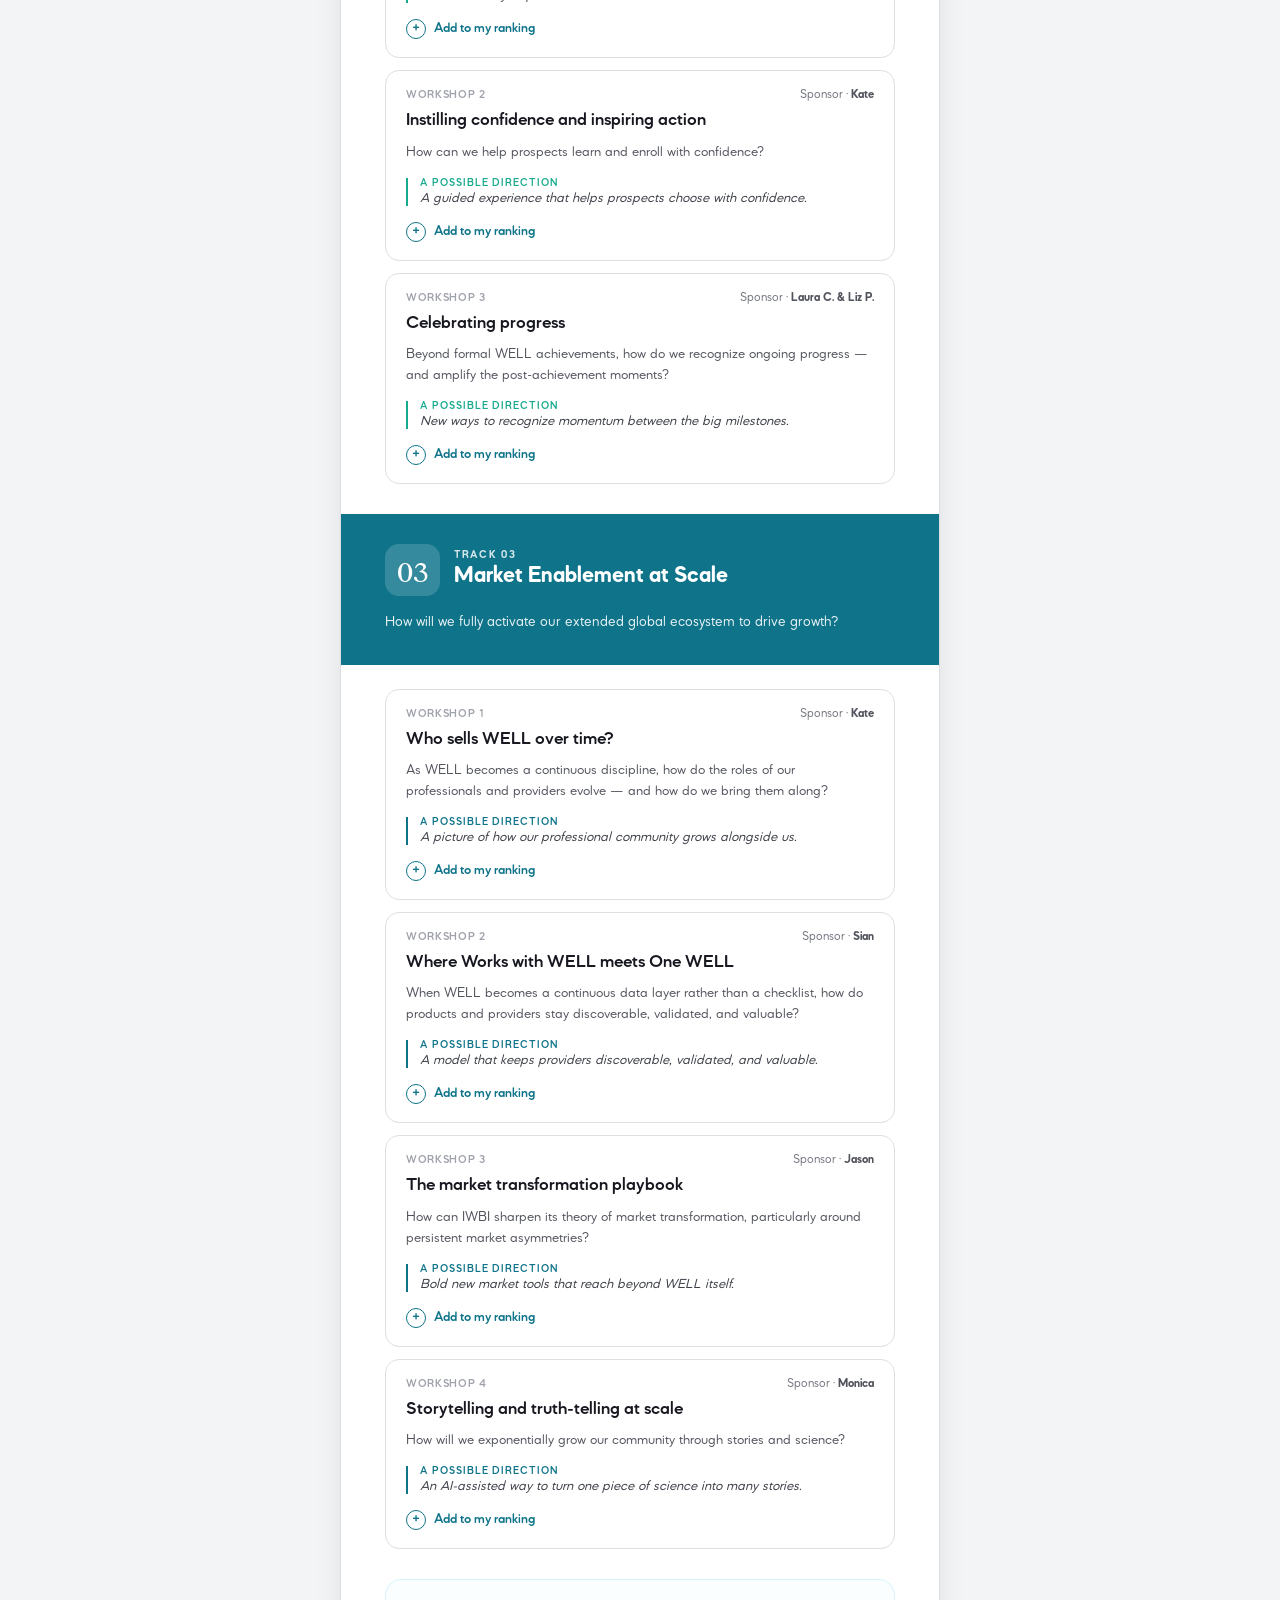
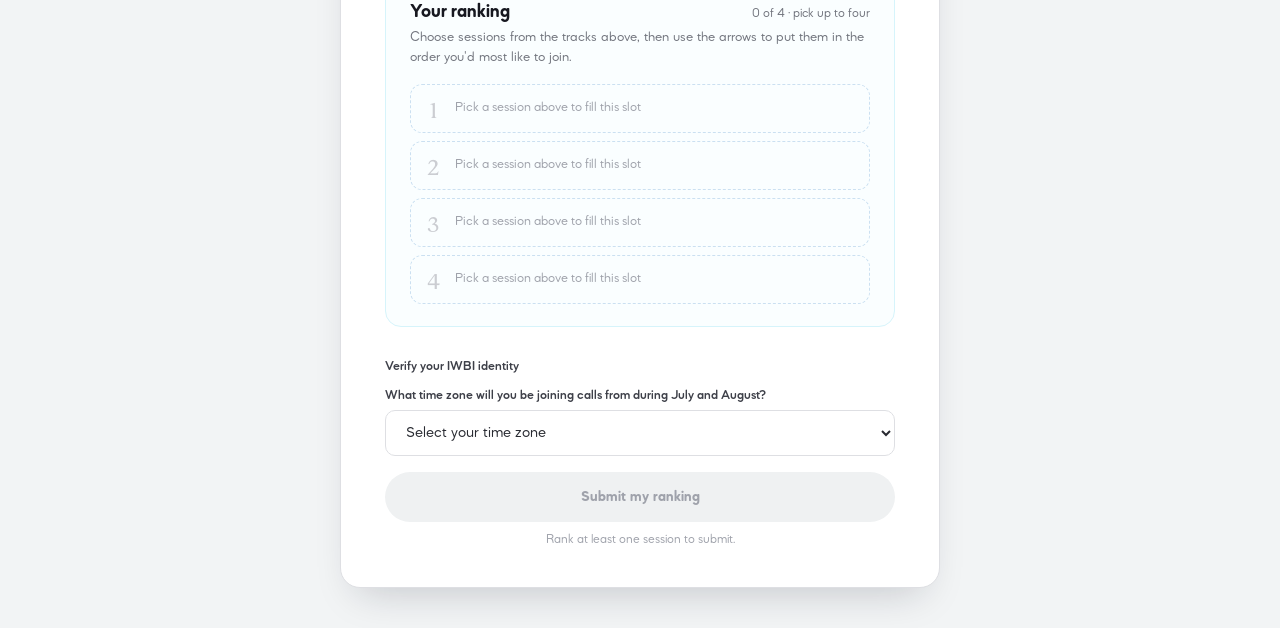
==== commit 0b82a63b: "Remove Track 1 from the signup form and renumber the rest Track 1 (New Ways of Working, org design —" ====
--- a/docs/index.html
+++ b/docs/index.html
@@ -30,22 +30,7 @@
 
       <div class="body">
 
-        <!-- TRACK 01 -->
-        <section class="track">
-          <div class="track-band" style="background:#0a5161">
-            <div class="track-band-head">
-              <span class="track-chip">01</span>
-              <div>
-                <div class="track-label">TRACK 01 · NOT FOR RANKING</div>
-                <div class="track-name">New Ways of Working</div>
-              </div>
-            </div>
-            <p class="track-copy">This track shapes our org design and ways of working — a shared, collaborative effort with no prototype to build, and it uses AI differently from the innovation series. Nothing to rank here: relevant participants will be added to these sessions by the sponsor.</p>
-          </div>
-          <div id="track1-list" class="track1-list"></div>
-        </section>
-
-        <!-- TRACKS 02–04 -->
+        <!-- TRACKS 01–03 -->
         <div id="tracks"></div>
 
         <!-- RANKING PANEL -->
--- a/docs/styles.css
+++ b/docs/styles.css
@@ -58,7 +58,7 @@
 /* ── Body ─────────────────────────────────────────────────── */
 .body { padding:32px var(--pad) 40px; }
 
-/* ── Track color band (shared by Track 01 and Tracks 02-04) ─ */
+/* ── Track color band ───────────────────────────────────────── */
 .track { margin-bottom:30px; }
 .track:first-of-type { margin-bottom:36px; }
 .track-band {
@@ -77,15 +77,6 @@
 .track-label { font-weight:700; font-size:10.5px; letter-spacing:.16em; color:rgba(255,255,255,.82); margin-bottom:3px; }
 .track-name { font-weight:700; font-size:23px; line-height:1.1; color:#fff; }
 .track-copy { margin:16px 0 0; font-size:14px; line-height:1.6; color:rgba(255,255,255,.92); max-width:520px; }
-
-/* ── Track 01 (no sign-up) ───────────────────────────────── */
-.track1-list { padding-top:24px; display:flex; flex-direction:column; gap:16px; }
-.track1-item { display:flex; gap:12px; }
-.track1-dot { width:6px; height:6px; border-radius:9999px; background:#0a5161; flex:none; margin-top:7px; }
-.track1-title { font-weight:600; font-size:14.5px; color:#282a31; line-height:1.3; }
-.track1-desc { font-size:13px; color:#71747d; line-height:1.5; margin-top:3px; }
-.track1-sponsor { margin-top:4px; padding-top:16px; border-top:1px solid #eff1f2; font-size:12.5px; color:#71747d; }
-.track1-sponsor b { color:#52545d; }
 
 /* ── Workshop cards ───────────────────────────────────────── */
 .cards { display:flex; flex-direction:column; gap:12px; }
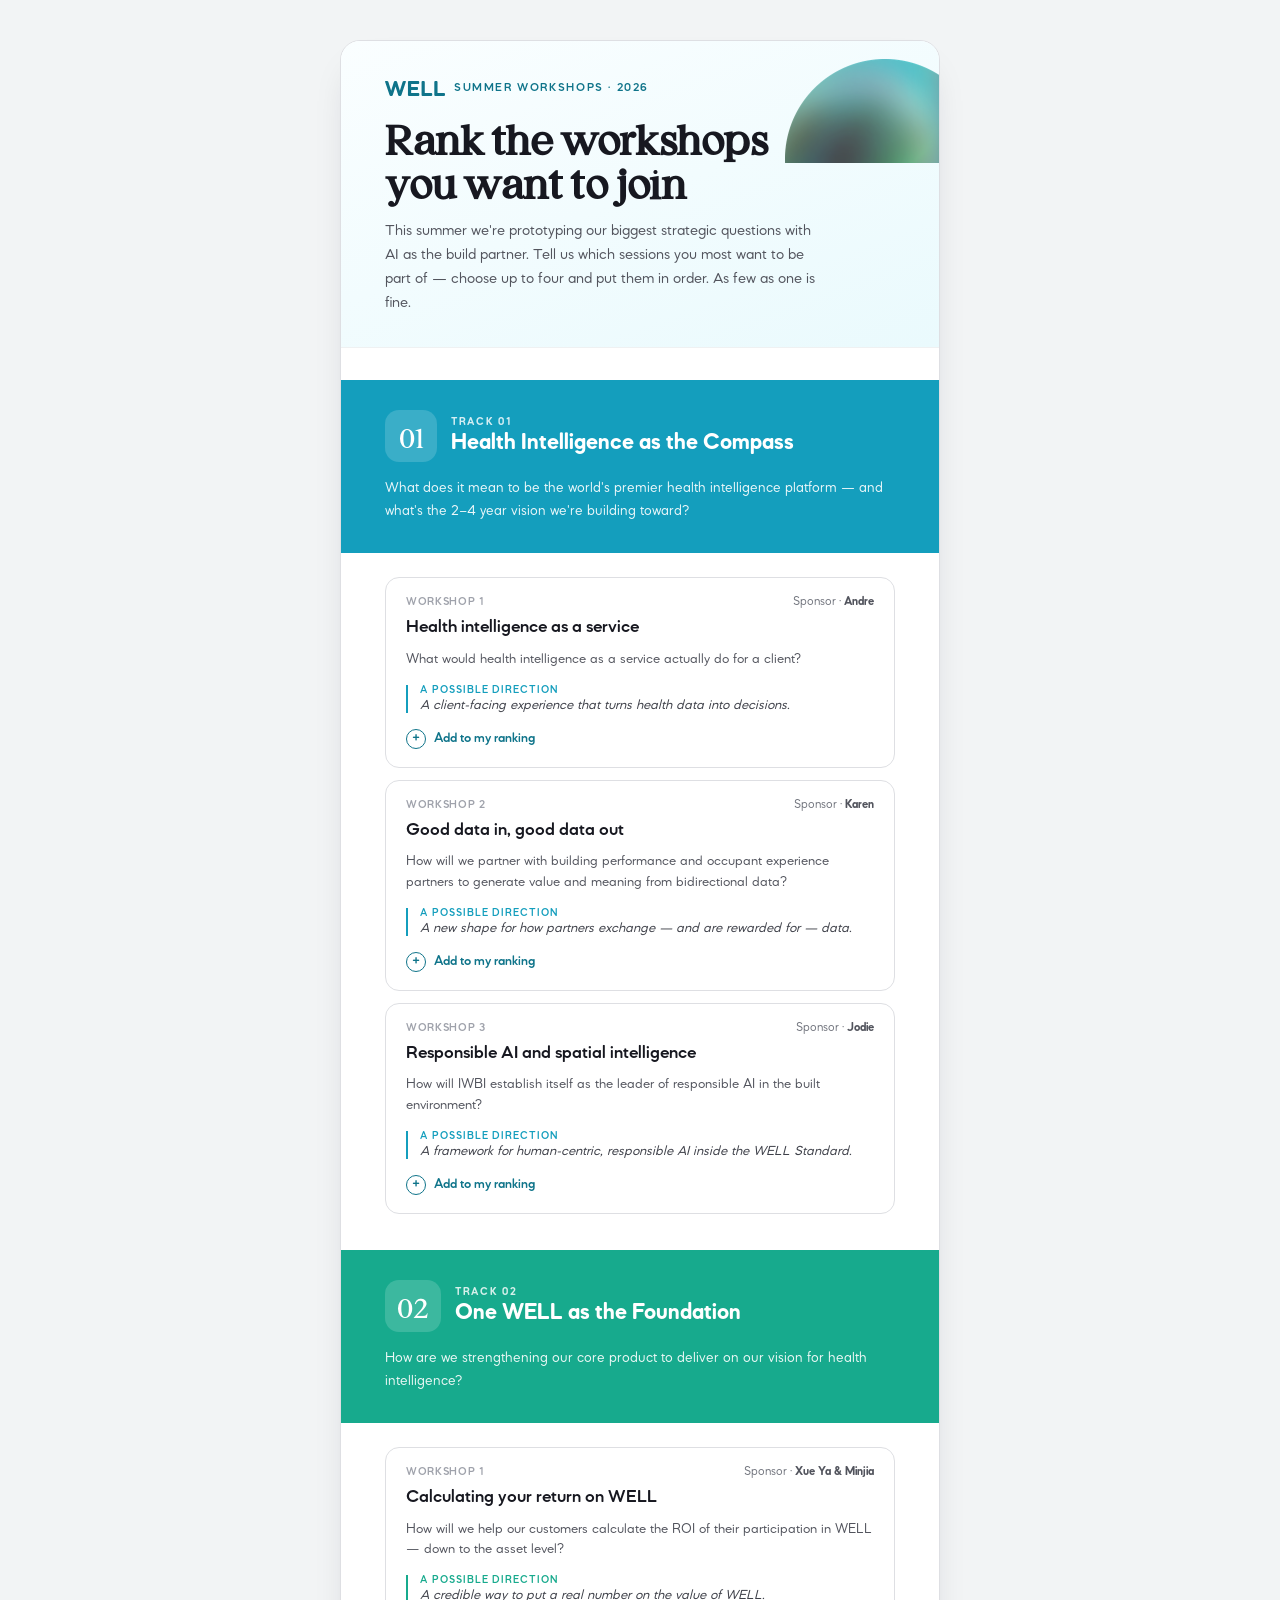
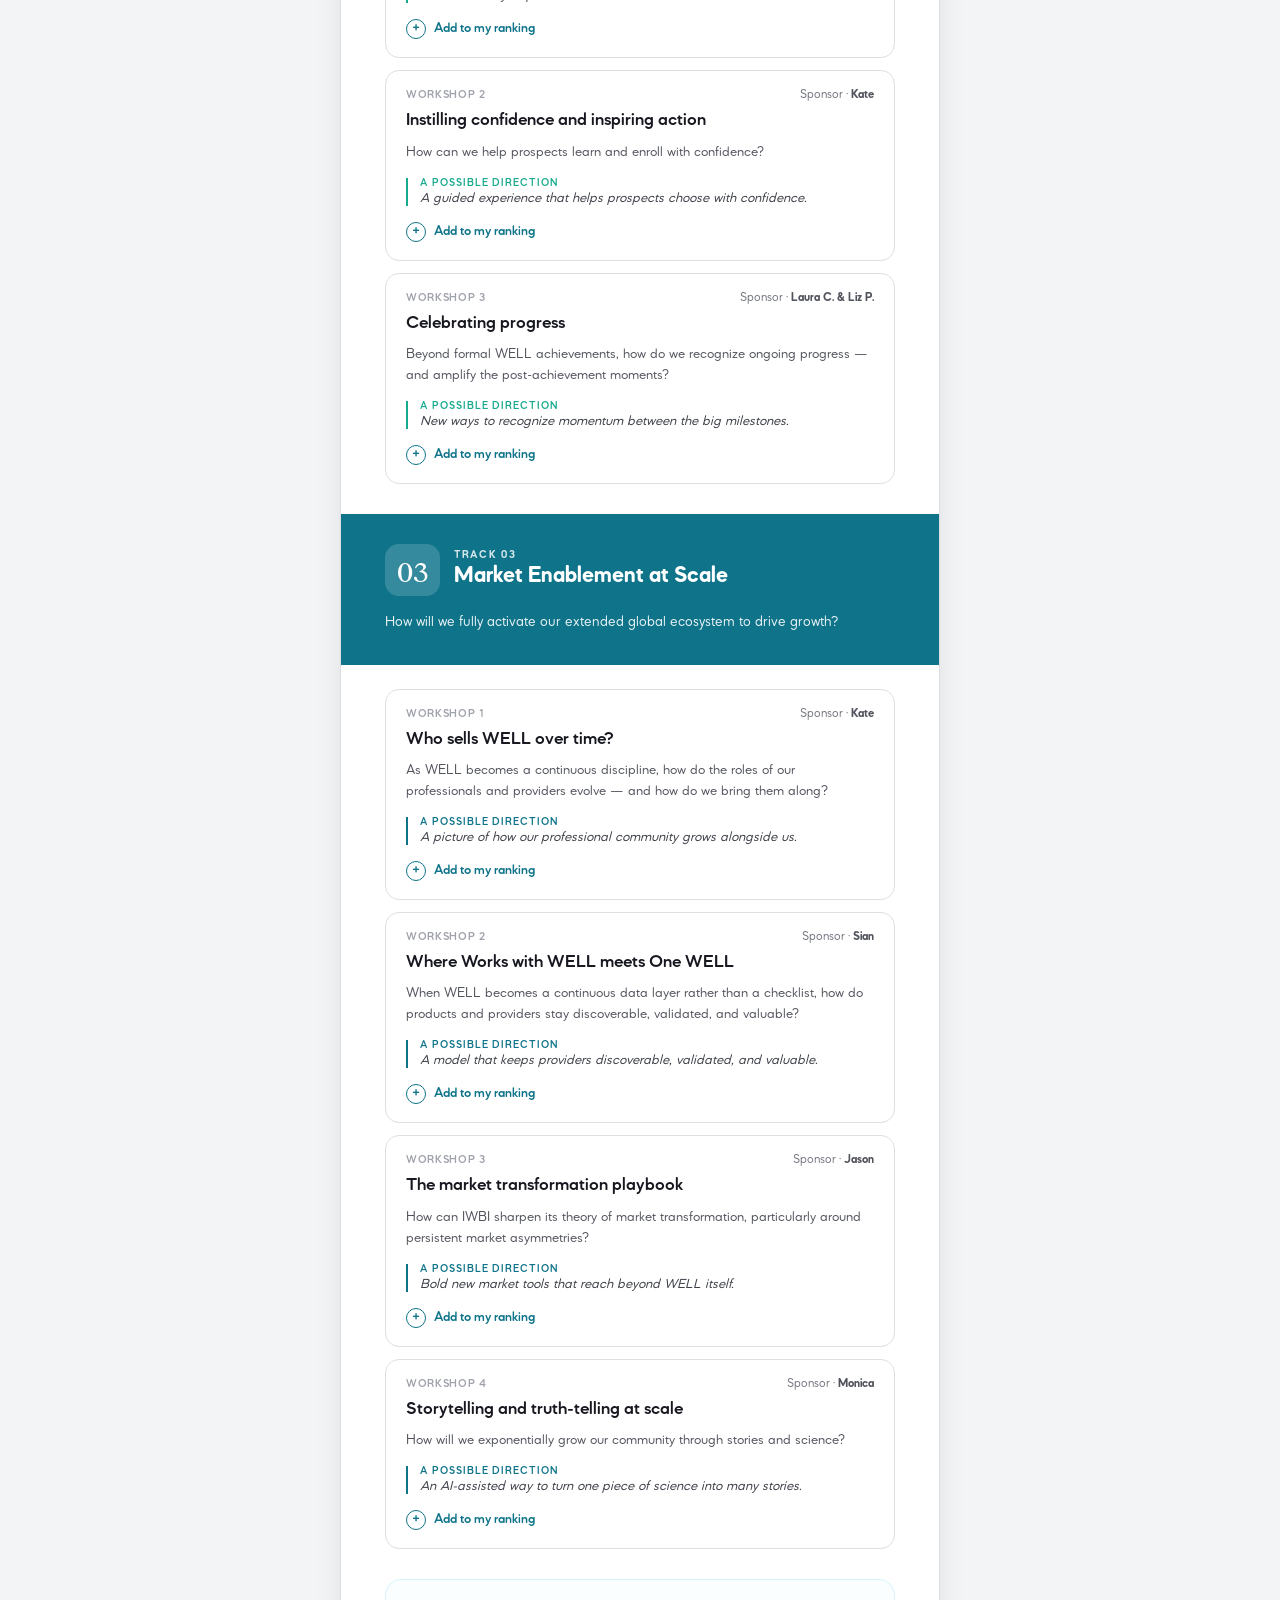
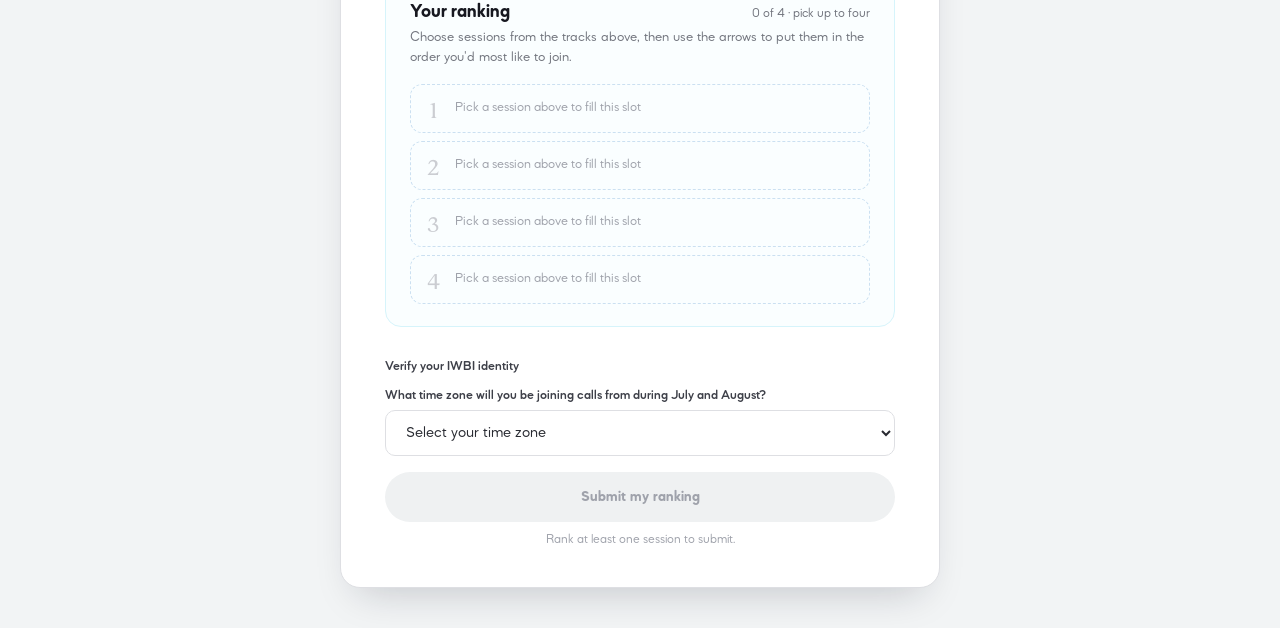
==== commit 4895a0a7: "Update hero headline copy" ====
--- a/docs/index.html
+++ b/docs/index.html
@@ -5,7 +5,7 @@
 <meta name="viewport" content="width=device-width, initial-scale=1">
 <title>IWBI Summer Workshops — Rank Your Picks</title>
 <meta name="description" content="Rank the summer workshop sessions you'd most like to build.">
-<link rel="stylesheet" href="styles.css">
+<link rel="stylesheet" href="styles.css?v=2">
 </head>
 <body>
 
@@ -23,7 +23,7 @@
             <svg width="60" height="15" viewBox="0 0 64 16" fill="none" aria-hidden="true"><path d="M53.5868 0H55.0485C55.6026 0 56.0325 0.404706 56.0325 0.969412V12.8941H63.016C63.5701 12.8941 64 13.2988 64 13.8447V15.0306C64 15.5765 63.5701 16 63.016 16H53.5868C53.0327 16 52.6028 15.5765 52.6028 15.0306V0.969412C52.6028 0.404706 53.0423 0 53.5868 0Z" fill="currentColor"></path><path d="M39.9826 0H41.4442C41.9983 0 42.4282 0.404706 42.4282 0.969412V12.8941H49.4118C49.9659 12.8941 50.3958 13.2988 50.3958 13.8447V15.0306C50.3958 15.5765 49.9659 16 49.4118 16H39.9826C39.4285 16 38.9986 15.5765 38.9986 15.0306V0.969412C38.9986 0.404706 39.4285 0 39.9826 0Z" fill="currentColor"></path><path d="M25.4615 0H35.5212C36.0944 0 36.5052 0.404706 36.5052 0.969412V2.15529C36.5052 2.70118 36.0944 3.12471 35.5212 3.12471H27.9072V6.37176H34.222C34.7761 6.37176 35.206 6.77647 35.206 7.32235V8.50824C35.206 9.07294 34.7761 9.47765 34.222 9.47765H27.9072V12.8941H35.6359C36.2091 12.8941 36.6199 13.2988 36.6199 13.8447V15.0306C36.6199 15.5765 36.2091 16 35.6359 16H25.4615C24.9074 16 24.4775 15.5765 24.4775 15.0306V0.969412C24.4775 0.404706 24.9074 0 25.4615 0Z" fill="currentColor"></path><path d="M2.26579 0C2.81989 0 3.37399 0.376471 3.53639 0.922353L6.56483 10.4941L9.51684 0.856471C9.66014 0.357647 10.1665 0 10.6728 0H11.6855C12.2109 0 12.7172 0.357647 12.8605 0.856471L15.8412 10.5035L18.8314 0.922353C18.9747 0.376471 19.5288 0 20.102 0H21.6401C22.1942 0 22.4808 0.404706 22.2898 0.922353L17.4653 15.1435C17.2933 15.6141 16.7965 16 16.2616 16H15.2489C14.7426 16 14.2362 15.6424 14.0929 15.1435L11.1887 5.92L8.25578 15.1435C8.11248 15.6424 7.60615 16 7.08071 16H6.08716C5.58083 16 5.0745 15.6235 4.91209 15.1435L0.0589489 0.922353C-0.13212 0.404706 0.154483 0 0.727688 0H2.26579Z" fill="currentColor"></path></svg>
             <span>SUMMER WORKSHOPS · 2026</span>
           </div>
-          <h1>Rank the work you want to build.</h1>
+          <h1>Rank the workshops you want to join</h1>
           <p>This summer we're prototyping our biggest strategic questions with AI as the build partner. Tell us which sessions you most want to be part of — choose up to four and put them in order. As few as one is fine.</p>
         </div>
       </div>
@@ -98,6 +98,6 @@
 </div>
 
 <script src="https://accounts.google.com/gsi/client" async></script>
-<script src="app.js"></script>
+<script src="app.js?v=2"></script>
 </body>
 </html>
